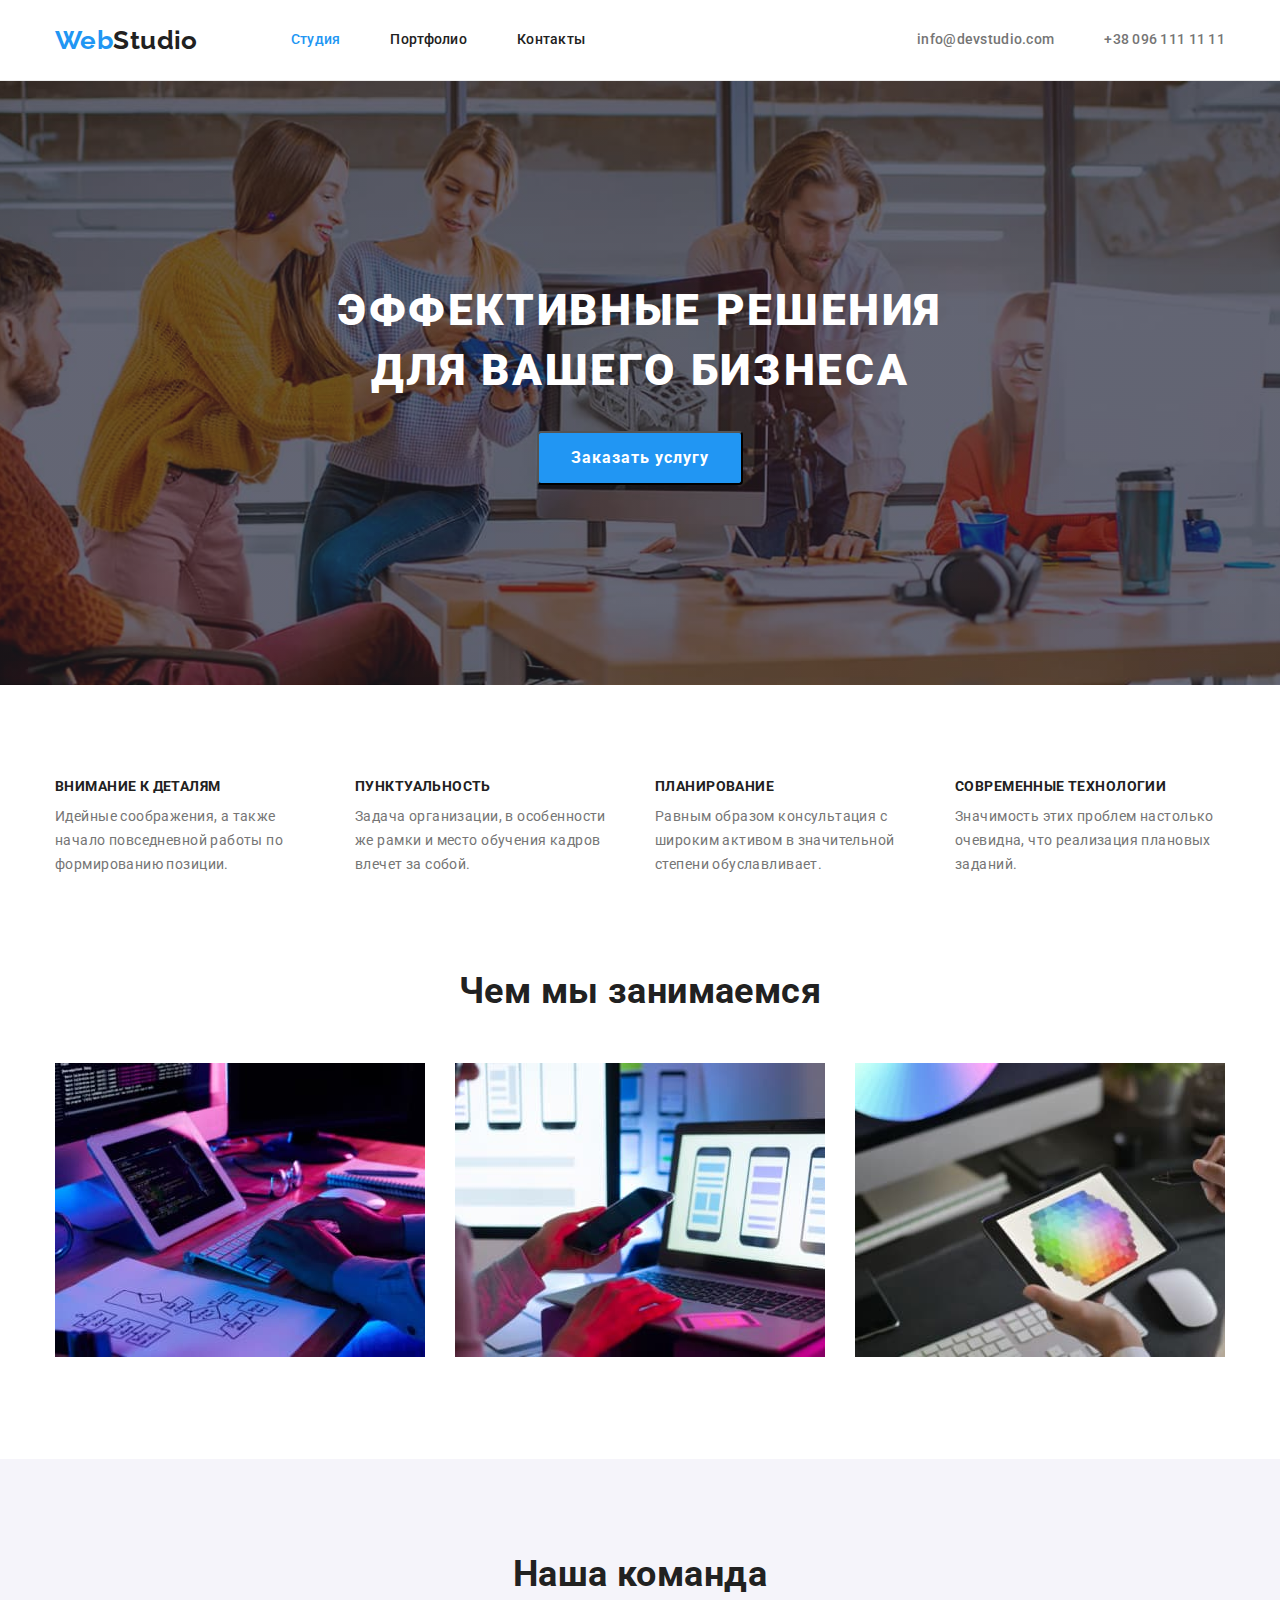
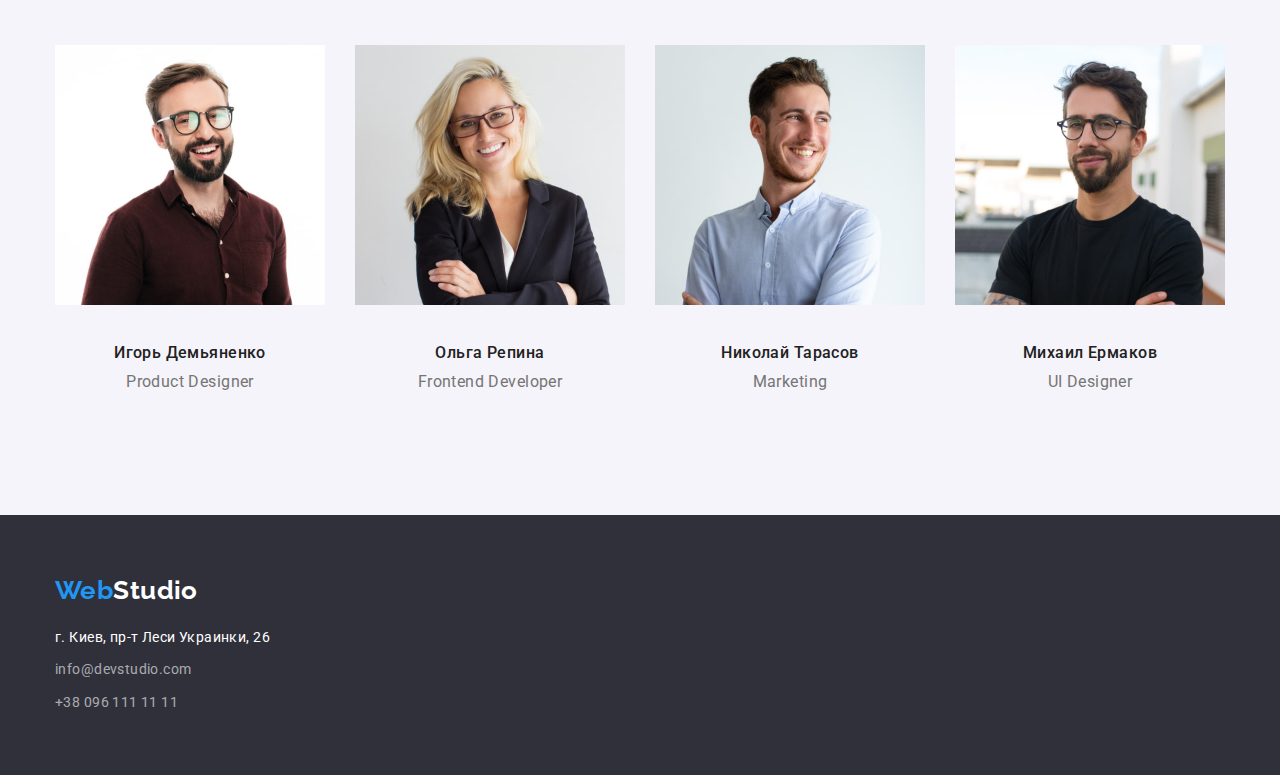
==== index.html @ aade8985 "commit 08-07" ====
<!DOCTYPE html>
<html lang="ru">
  <head>
    <meta charset="UTF-8" />
    <meta http-equiv="X-UA-Compatible" content="IE=edge" />
    <meta name="viewport" content="width=device-width, initial-scale=1.0" />
    <title>Document</title>
    <link
      href="https://fonts.googleapis.com/css2?family=Raleway:wght@700&family=Roboto:wght@400;500;700;900&display=swap"
      rel="stylesheet"
    />
    <link
      rel="stylesheet"
      href="https://cdnjs.cloudflare.com/ajax/libs/modern-normalize/0.6.0/modern-normalize.min.css"
    />
    <link rel="stylesheet" href="./css/style.css" />
  </head>
  <body>
    <!--Шапка сайта-->

    <header class="header">
      <div class="container menu">
        <nav class="main-nav">
          <a href="./index.html" class="logo"
            ><span class="logo-img">Web</span>Studio</a
          >
          <ul class="site-nav list">
            <li class="item"><a href="" class="link current">Студия</a></li>
            <li class="item">
              <a href="./portfolio.html" class="link">Портфолио</a>
            </li>
            <li class="item"><a href="" class="link">Контакты</a></li>
          </ul>
        </nav>

        <ul class="auth list">
          <li class="item">
            <a href="mailto:info@devstudio.com" class="link email-contact">
              info@devstudio.com</a
            >
          </li>
          <li class="item">
            <a href="tel:+380961111111" class="link">+38 096 111 11 11</a>
          </li>
        </ul>
      </div>
    </header>

    <main>
      <!--Герой-->
      <div class="hero-cont">
        <section class="section hero">
          <h1 class="hero-header">Эффективные решения для вашего бизнеса</h1>
          <button type="button" class="button">Заказать услугу</button>
        </section>
      </div>

      <!--Преимущества-->
      <section class="section second">
        <div class="container">
          <h2 class="title-adv">Преимущества</h2>
          <ul class="list adv-flex">
            <li class="item">
              <h3 class="head-name">Внимание к деталям</h3>
              <p>
                Идейные соображения, а также начало повседневной работы по
                формированию позиции.
              </p>
            </li>
            <li class="item">
              <h3 class="head-name">Пунктуальность</h3>
              <p>
                Задача организации, в особенности же рамки и место обучения
                кадров влечет за собой.
              </p>
            </li>
            <li class="item">
              <h3 class="head-name">Планирование</h3>
              <p>
                Равным образом консультация с широким активом в значительной
                степени обуславливает.
              </p>
            </li>
            <li class="item">
              <h3 class="head-name">Современные технологии</h3>
              <p>
                Значимость этих проблем настолько очевидна, что реализация
                плановых заданий.
              </p>
            </li>
          </ul>
        </div>
      </section>

      <section class="section third">
        <div class="container cont-work">
          <h2 class="title">Чем мы занимаемся</h2>
          <ul class="list work">
            <li class="item">
              <img src="./images/box_1.jpg" alt="keyboard" width="370" />
            </li>
            <li class="item">
              <img src="./images/box_2.jpg" alt="notebook" width="370" />
            </li>
            <li class="item">
              <img src="./images/box_3.jpg" alt="tablet" width="370" />
            </li>
          </ul>
        </div>
      </section>

      <section class="section fourth">
        <div class="container cont-command">
          <h2 class="title">Наша команда</h2>
          <ul class="list command">
            <li class="item">
              <img src="./images/team_1.jpg" alt="team photo 1" width="270" />
              <div class="command-cont">
                <h3 class="head-team">Игорь Демьяненко</h3>
                <p lang="en" class="description">Product Designer</p>
              </div>
            </li>
            <li class="item">
              <img src="./images/team_2.jpg" alt="team photo 2" width="270" />
              <div class="command-cont">
                <h3 class="head-team">Ольга Репина</h3>
                <p lang="en" class="description">Frontend Developer</p>
              </div>
            </li>
            <li class="item">
              <img src="./images/team_3.jpg" alt="team photo 3" width="270" />
              <div class="command-cont">
                <h3 class="head-team">Николай Тарасов</h3>
                <p lang="en" class="description">Marketing</p>
              </div>
            </li>
            <li class="item">
              <img src="./images/team_4.jpg" alt="team photo 4" width="270" />
              <div class="command-cont">
                <h3 class="head-team">Михаил Ермаков</h3>
                <p lang="en" class="description">UI Designer</p>
              </div>
            </li>
          </ul>
        </div>
      </section>
    </main>

    <!--Footer-->
    <footer class="footer">
      <div class="container">
        <a href="./index.html" class="logo-foot"
          ><span class="logo-img">Web</span
          ><span class="footer-main">Studio</span></a
        >
        <address>
          <ul class="list foot">
            <li class="item">
              <a
                href="https://goo.gl/maps/bs4FrtcBZJguivNF8"
                target="_blank"
                rel="noopener noreferrer"
                class="footer-primary"
                >г. Киев, пр-т Леси Украинки, 26</a
              >
            </li>
            <li class="item">
              <a href="mailto:info@devstudio.com" class="footer-second"
                >info@devstudio.com</a
              >
            </li>
            <li class="item">
              <a href="tel:+380961111111" class="footer-second"
                >+38 096 111 11 11</a
              >
            </li>
          </ul>
        </address>
      </div>
    </footer>
  </body>
</html>
---- css/style.css ----
/*цвет основного текста #757575*/
/*цвет меню+заголовки #212121*/
/*белый #FFFFFF  */
/*наведение на кнопки #2196F3 */
/*цвет фона #2F303A*/
/*цвет фона кнопок #F5F4FA*/

:root {
  --primary-text-color: #757575;
  --title-text-color: #212121;
  --accent-color: #2196f3;
  --primary-white-color: #ffffff;
  --background-hero: #2f303a;
  --background-button: #f5f4fa;
}

body {
  background-color: var(--primary-white-color);
  color: var(--primary-text-color);

  font-family: Roboto, sans-serif;
  letter-spacing: 0.03em;
  font-size: 14px;
  line-height: 1.71;
}

.container {
  width: 1200px;
  margin-left: auto;
  margin-right: auto;
  padding-right: 15px;
  padding-left: 15px;
}

.list {
  padding: 0px;
  margin: 0px;
  list-style: none;
}

h1,
h2,
h3,
h4,
h5,
h6,
p,
ul {
  margin-top: 0px;
  margin-bottom: 0px;
}

/*логотип*/
.logo {
  margin-right: 93px;

  color: var(--title-text-color);
  font-family: Raleway, sans-serif;

  font-weight: 700;
  font-size: 26px;
  line-height: 1.19;
  text-decoration: none;
}

.logo-foot {
  display: block;
  margin-bottom: 20px;

  color: var(--title-text-color);
  font-family: Raleway, sans-serif;

  font-weight: 700;
  font-size: 26px;
  line-height: 1.19;
  text-decoration: none;
}

.logo-img {
  color: var(--accent-color);
}

.header {
  border-bottom: 1px solid #ECECEC;
}

/*менюшка*/

.site-nav {
  display: flex;
}

.site-nav .item:not(:last-child) {
  margin-right: 50px;
}

.site-nav .link {
  display: block;
  padding: 32px 0px;

  color: var(--title-text-color);

  font-weight: 500;
  line-height: 1.14;
  letter-spacing: 0.02em;
}

.site-nav .link:hover,
.site-nav .link:focus {
  color: var(--accent-color);
}

.auth .item + .item {
  margin-left: 50px;
}

.auth .link {
  display: block;
  padding: 32px 0px;
  color: var(--primary-text-color);

  font-weight: 500;
  line-height: 1.14;
  letter-spacing: 0.02em;
}

.auth .link:hover,
.auth .link:focus {
  color: var(--accent-color);
}
.main-nav {
  display: flex;
  align-items: center;
}
.auth {
  display: flex;
  align-items: center;
  margin-left: auto;
}

.menu {
  display: flex;
  align-items: center;
}

.second {
  padding-top: 94px;
}

.hero {
  text-align: center;
  padding: 200px 0px;
}

.hero-cont {
  max-width: 1600px;
  min-height: 600px;
  margin-left: auto;
  margin-right: auto;
  background-repeat: no-repeat;
  background-position: center;
  background-size: cover;
  background-color: var(--background-hero);

  background-image: linear-gradient(to right, rgba(47, 48, 58, 0.4),rgba(47, 48, 58, 0.4))
  ,url(/images/hero-photo.jpg);

}

.section .hero-header {
  width: 696px;
  margin-left: auto;
  margin-right: auto;
  margin-top: 0px;
  margin-bottom: 30px;

  color: var(--primary-white-color);

  font-weight: 900;
  font-size: 44px;
  line-height: 1.36;
  letter-spacing: 0.06em;
  text-transform: uppercase;
}

.section .button {
  border-radius: 4px;
  min-width: 200px;
  padding: 10px 32px;

  color: var(--primary-white-color);
  background-color: var(--accent-color);

  cursor: pointer;

  font-family: inherit;
  font-weight: 700;
  font-size: 16px;
  line-height: 1.88;
  letter-spacing: 0.06em;
}

.section .title {
  margin-top: 0px;
  margin-bottom: 50px;

  color: var(--title-text-color);

  font-weight: 700;
  font-size: 36px;
  line-height: 1.17;
  text-align: center;
}

.section .head-name {
  margin-bottom: 10px;

  color: var(--title-text-color);

  font-size: 14px;
  font-weight: 700;
  line-height: 1.14;
  text-transform: uppercase;
}

.adv-flex {
  display: flex;
}

.adv-flex .item {
  width: 270px;
  align-items: center;
}

.adv-flex .item:not(:last-child) {
  margin-right: 30px;
}

.third {
  padding-top: 94px;
  padding-bottom: 94px;
}

.cont-work p {
  margin-top: 0px;
  margin-bottom: 124px;
}

.work {
  display: flex;
}

.work .item:not(:last-child) {
  margin-right: 30px;
}

.fourth {
  background-color: #F5F4FA;
  padding-top: 94px;
  padding-bottom: 94px;
  text-align: center;
}

.command {
  display: flex;
}

.command .item:not(:last-child) {
  margin-right: 30px;
}

.section .head-team {
  margin-bottom: 10px;

  color: var(--title-text-color);

  font-weight: 500;
  font-size: 16px;
  line-height: 1.19;
}

.command-cont {
  padding: 30px 0px;
}

.section .description {
  font-size: 16px;
  line-height: 1.19;
}

.footer {
  padding-top: 60px;
  padding-bottom: 60px;
  background-color: var(--background-hero);
}

.footer .footer-main {
  color: var(--primary-white-color);

  font-family: Raleway, sans-serif;
  font-weight: 700;
  font-size: 26px;
  line-height: 1.19;
  text-decoration: none;
}

.footer-primary {
  color: var(--primary-white-color);

  font-size: 14px;
  text-decoration: none;
  font-style: normal;
}

.footer .footer-second {
  color: rgba(255, 255, 255, 0.6);

  font-size: 14px;
  text-decoration: none;
  font-style: normal;
}

.footer-second {
  margin-bottom: 9px;
}

.foot-main {
  padding-top: 60px;
  padding-bottom: 60px;
}

.foot .item:not(:last-child) {
  margin-bottom: 9px;
}

.link,
.list {
  text-decoration: none;
}

.list-link {
  color: var(--primary-text-color);
}

.portfolio-button {
  padding: 6px 22px;
  min-width: 14px;
  border: none;

  color: var(--title-text-color);
  background-color: var(--background-button);

  cursor: pointer;
  font-family: inherit;
  font-weight: 500;
  font-size: 16px;
  line-height: 1.62;
}

.portfolio-button:hover,
.portfolio-button:focus {
  color: var(--primary-white-color);
  background-color: var(--accent-color);
}

.portfolio-menu {
  display: flex;
  text-align: center;
  justify-content: center;
  margin-bottom: 50px;
}

.portfolio-menu .item:not(:last-child) {
  margin-right: 8px;
}

.portfolio-head {
  margin-bottom: 4px;
  color: var(--title-text-color);

  font-weight: 700;
  font-size: 18px;
  line-height: 2;
  letter-spacing: 0.06em;
}

.portfolio-link {
  color: var(--primary-text-color);

  font-size: 16px;
  line-height: 1.88;
}

.title-adv,
.title-portfolio {
  display: none;
}

.site-nav .link.current {
  color: var(--accent-color);

  font-weight: 500;
  line-height: 1.14;
  letter-spacing: 0.02em;
}

.sec-port {
  padding: 94px 0px;
}

.main-portfolio {
  display: flex;
  flex-wrap: wrap;
  gap: 30px;
}

.main-portfolio .item {
  width: 370px;
  }

.fifth {
    border-bottom: 1px solid #eeeeee;
    border-right: 1px solid #eeeeee;
    border-left: 1px solid #eeeeee;
  padding: 20px 24px;
}

.image-portfolio {
  display: block;
}
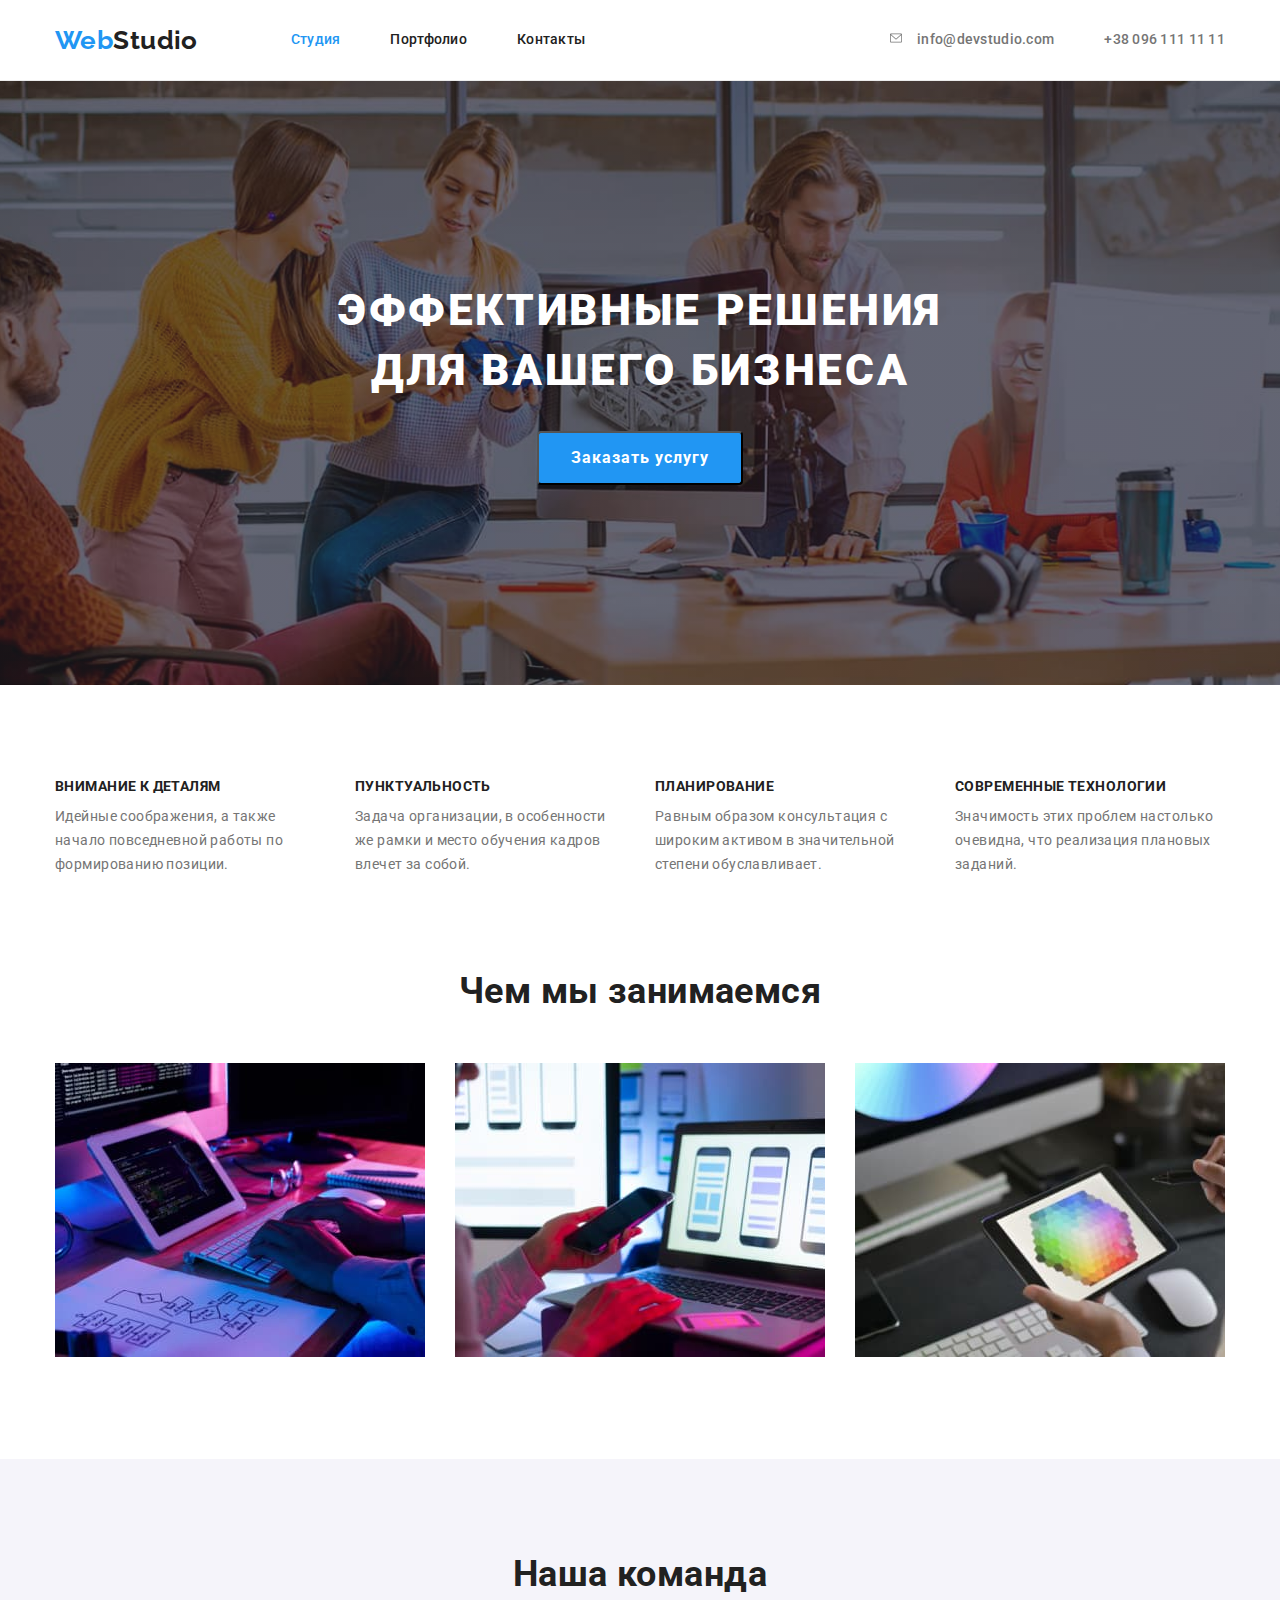
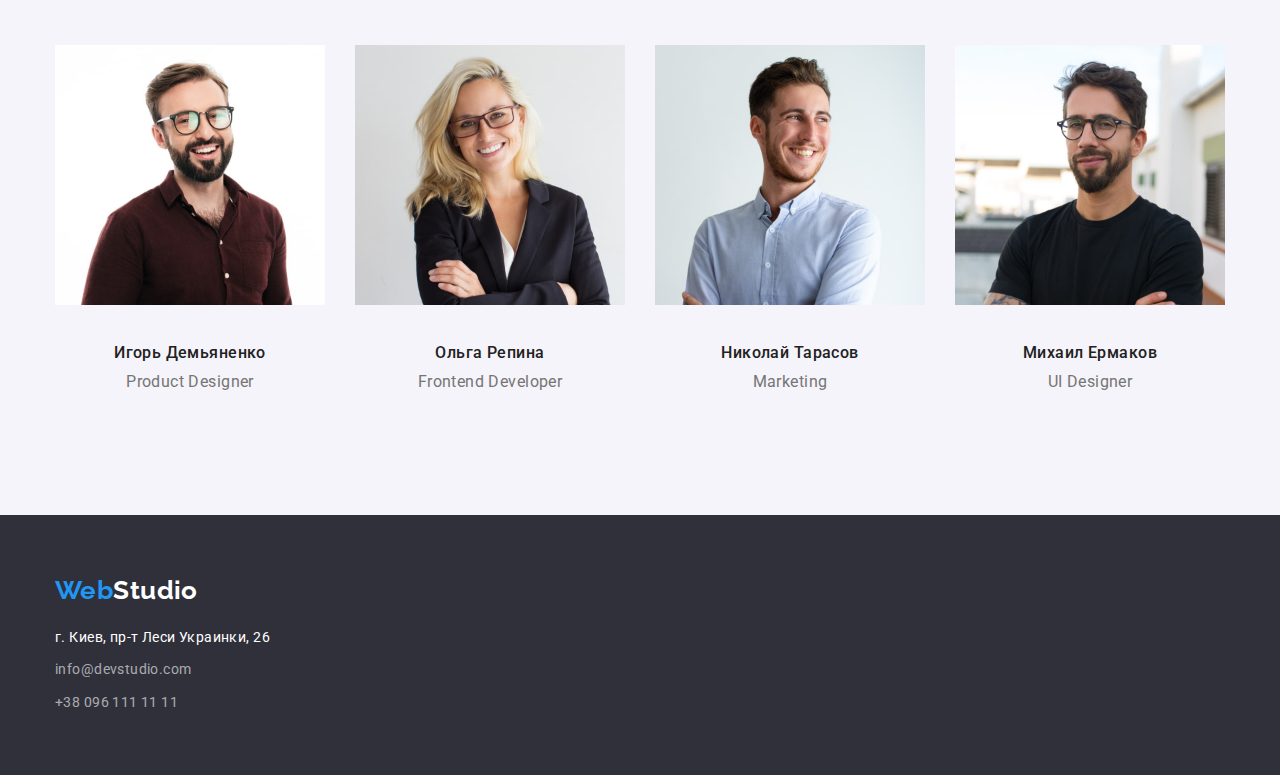
==== commit eca8afa5: "commit" ====
--- a/index.html
+++ b/index.html
@@ -35,7 +35,12 @@
 
         <ul class="auth list">
           <li class="item">
-            <a href="mailto:info@devstudio.com" class="link email-contact">
+            <a href="mailto:info@devstudio.com" class="link">
+              <svg class="email-icon" width="16" height="12">
+                <use href="./images/icon.svg#icon-email">
+
+                </use>
+              </svg>
               info@devstudio.com</a
             >
           </li>
--- a/css/style.css
+++ b/css/style.css
@@ -428,3 +428,10 @@
 .image-portfolio {
   display: block;
 }
+
+
+.email-icon {
+  fill: currentColor;
+  margin-right: 10px;
+}
+
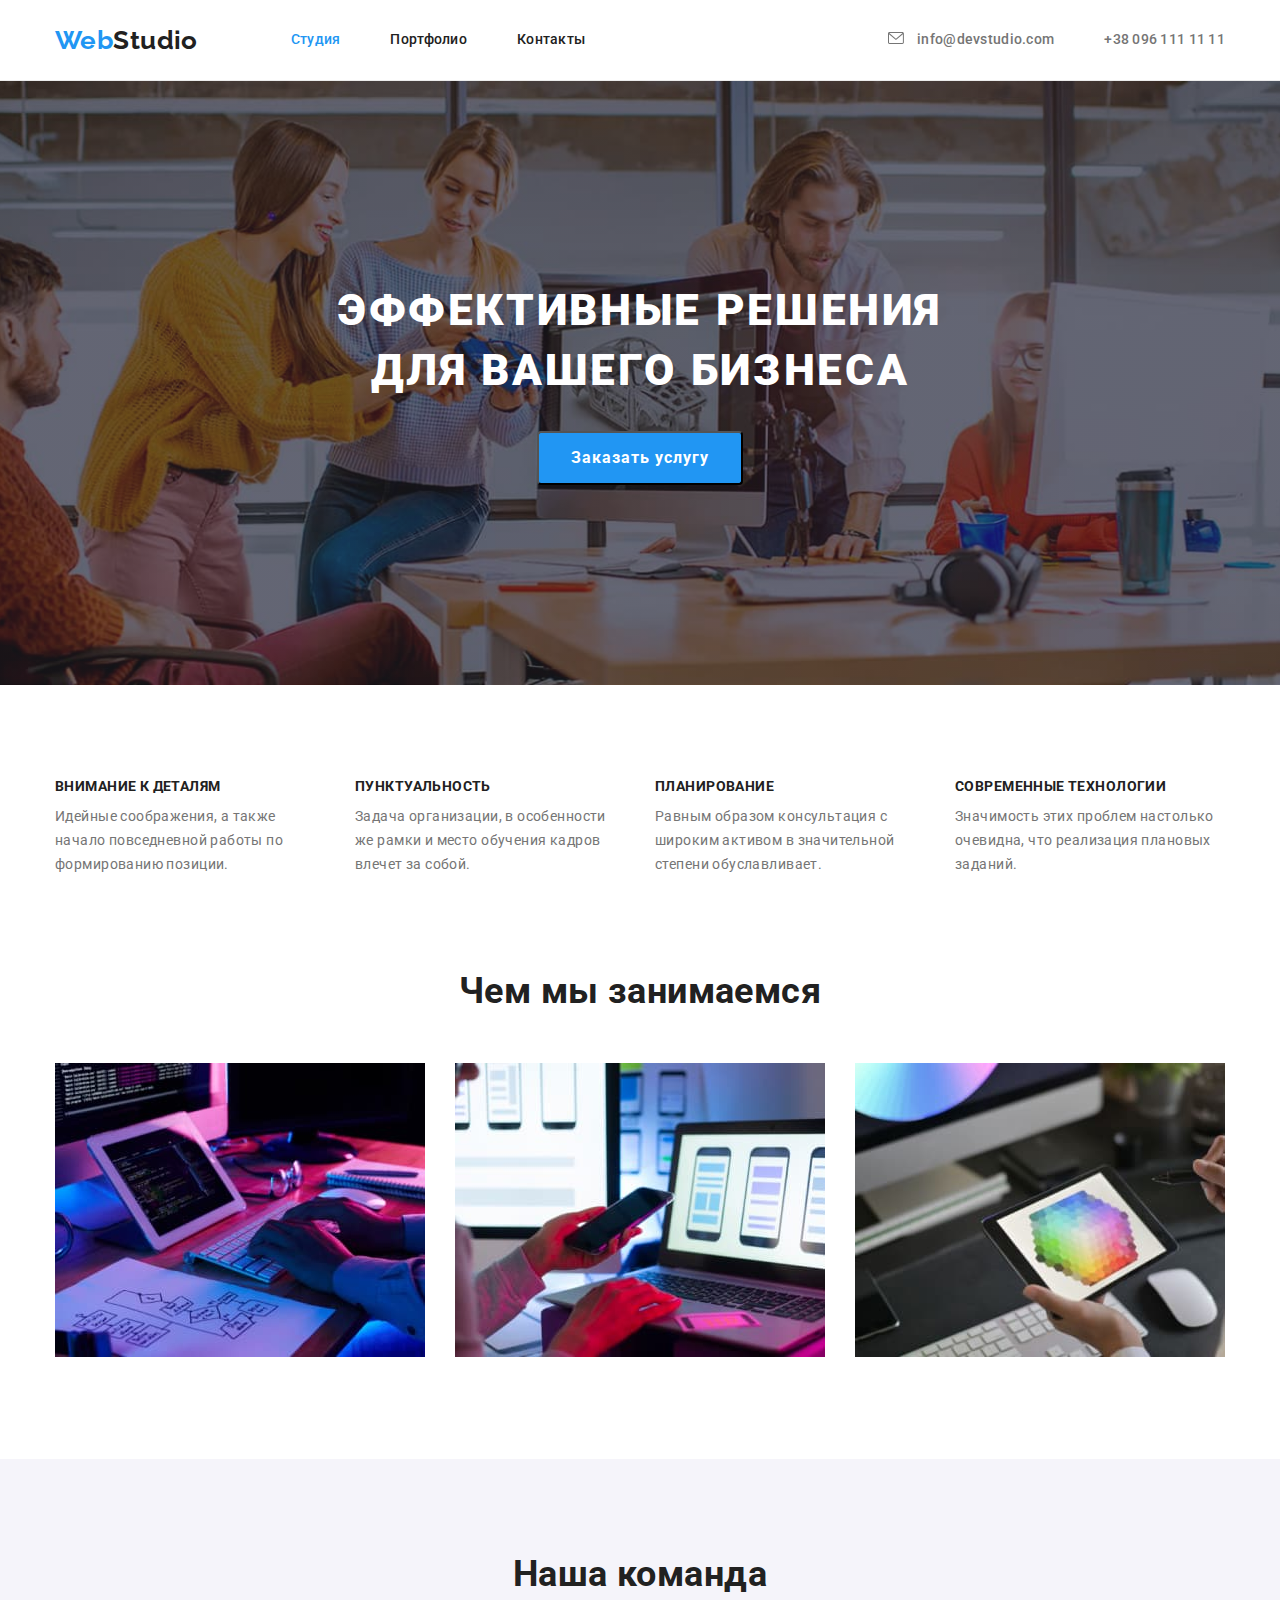
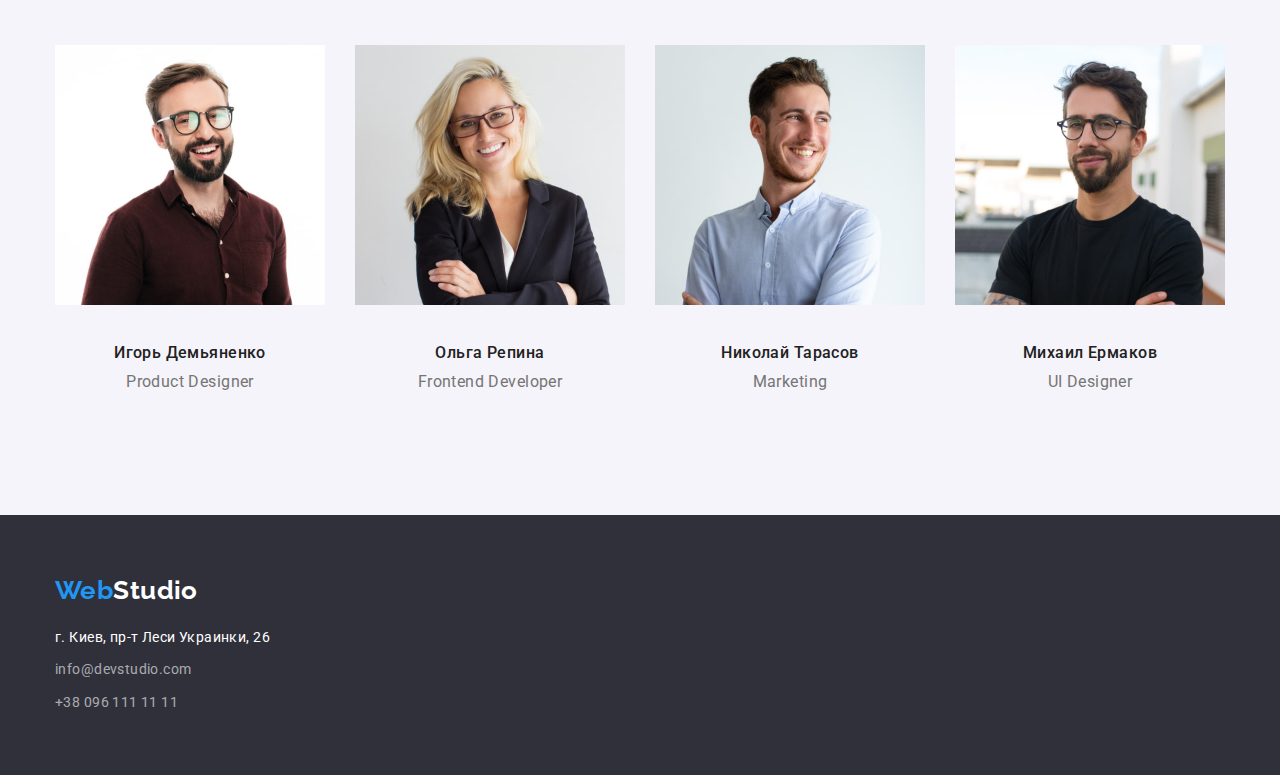
==== commit 87f58152: "commit" ====
--- a/index.html
+++ b/index.html
@@ -37,9 +37,7 @@
           <li class="item">
             <a href="mailto:info@devstudio.com" class="link">
               <svg class="email-icon" width="16" height="12">
-                <use href="./images/icon.svg#icon-email">
-
-                </use>
+                <use href="./images/icon2.svg#icon-email-second"></use>
               </svg>
               info@devstudio.com</a
             >
--- a/css/style.css
+++ b/css/style.css
@@ -433,5 +433,5 @@
 .email-icon {
   fill: currentColor;
   margin-right: 10px;
-}
-
+
+}
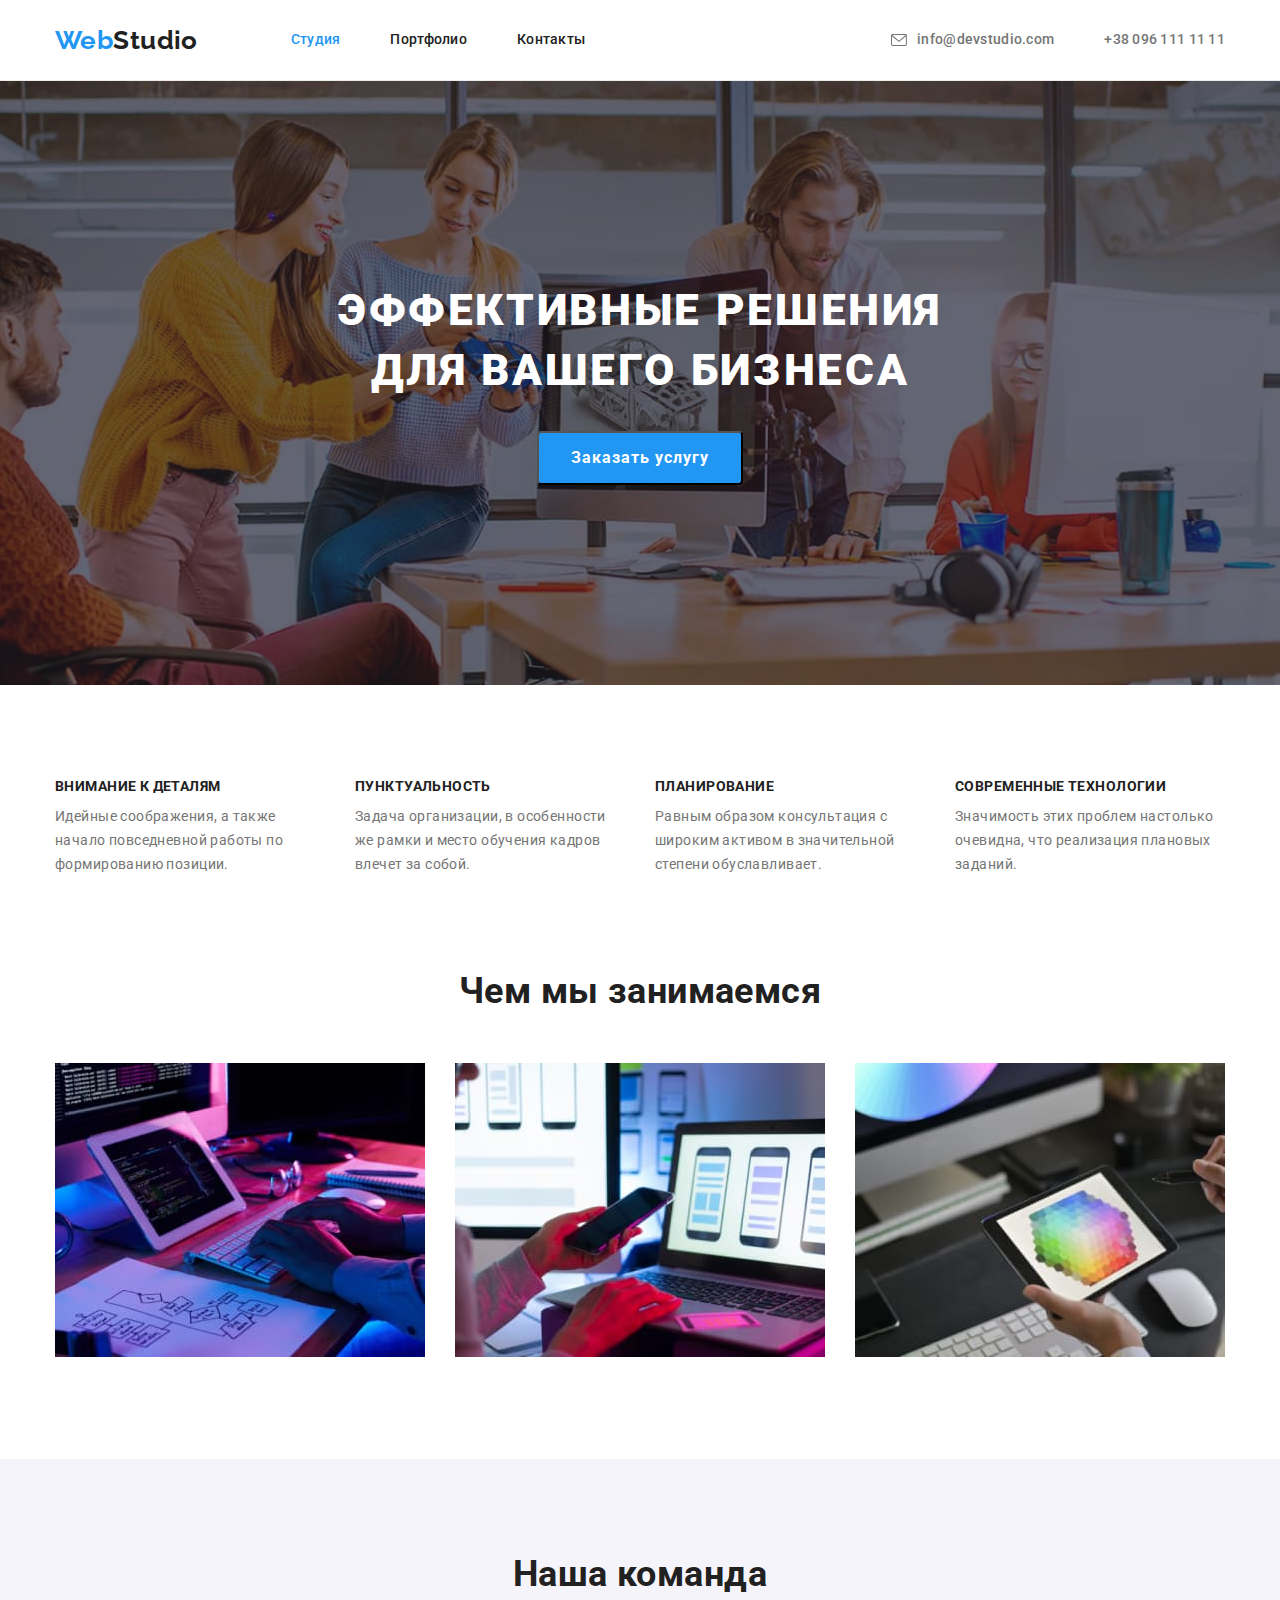
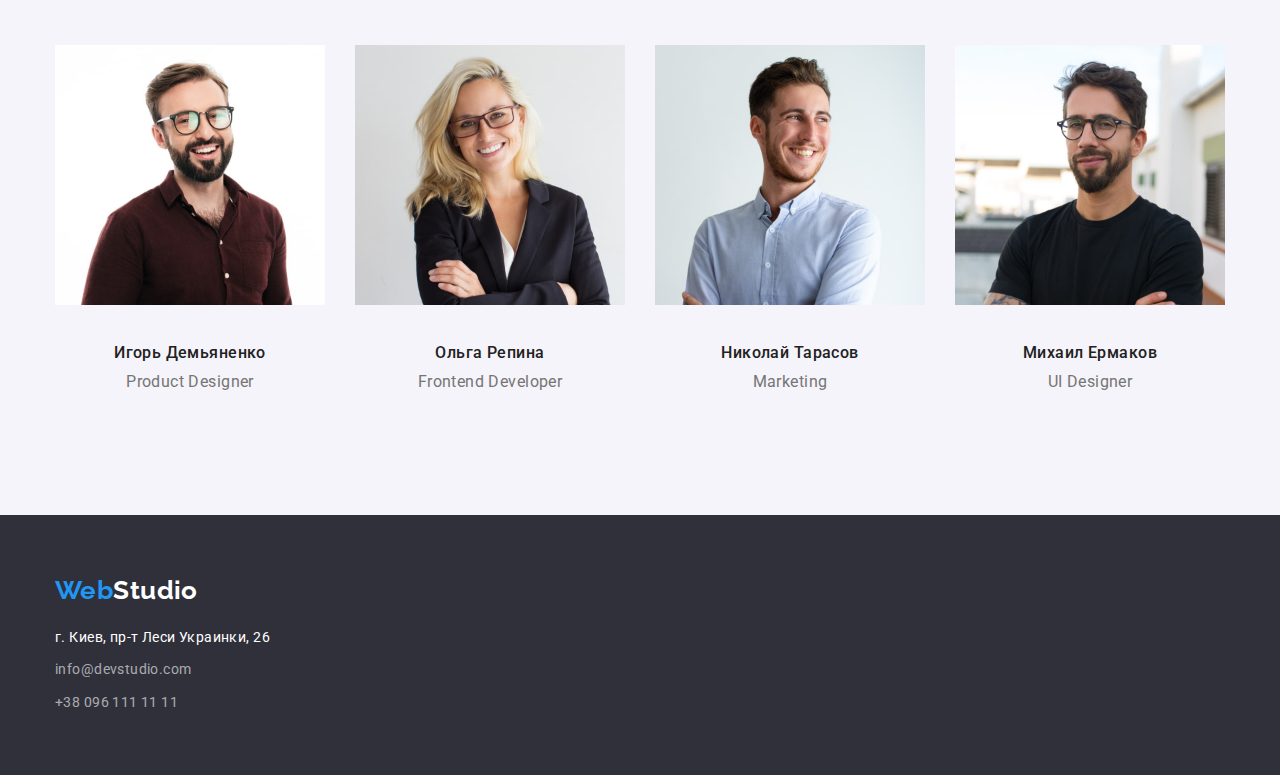
==== commit 94bb2bba: "commit" ====
--- a/index.html
+++ b/index.html
@@ -35,9 +35,9 @@
 
         <ul class="auth list">
           <li class="item">
-            <a href="mailto:info@devstudio.com" class="link">
+            <a href="mailto:info@devstudio.com" class="link contact-item">
               <svg class="email-icon" width="16" height="12">
-                <use href="./images/icon2.svg#icon-email-second"></use>
+                <use href="./images/icon.svg#icon-email-second"></use>
               </svg>
               info@devstudio.com</a
             >
--- a/css/style.css
+++ b/css/style.css
@@ -63,6 +63,10 @@
   text-decoration: none;
 }
 
+a {
+  text-decoration: none;
+}
+
 .logo-foot {
   display: block;
   margin-bottom: 20px;
@@ -115,7 +119,6 @@
 }
 
 .auth .link {
-  display: block;
   padding: 32px 0px;
   color: var(--primary-text-color);
 
@@ -435,3 +438,14 @@
   margin-right: 10px;
 
 }
+
+.contact-item {
+  display: flex;
+  align-items: center;
+  justify-content: center;
+}
+
+.contact-item:hover,
+.contact-item:focus {
+  color: var(--accent-color);
+}
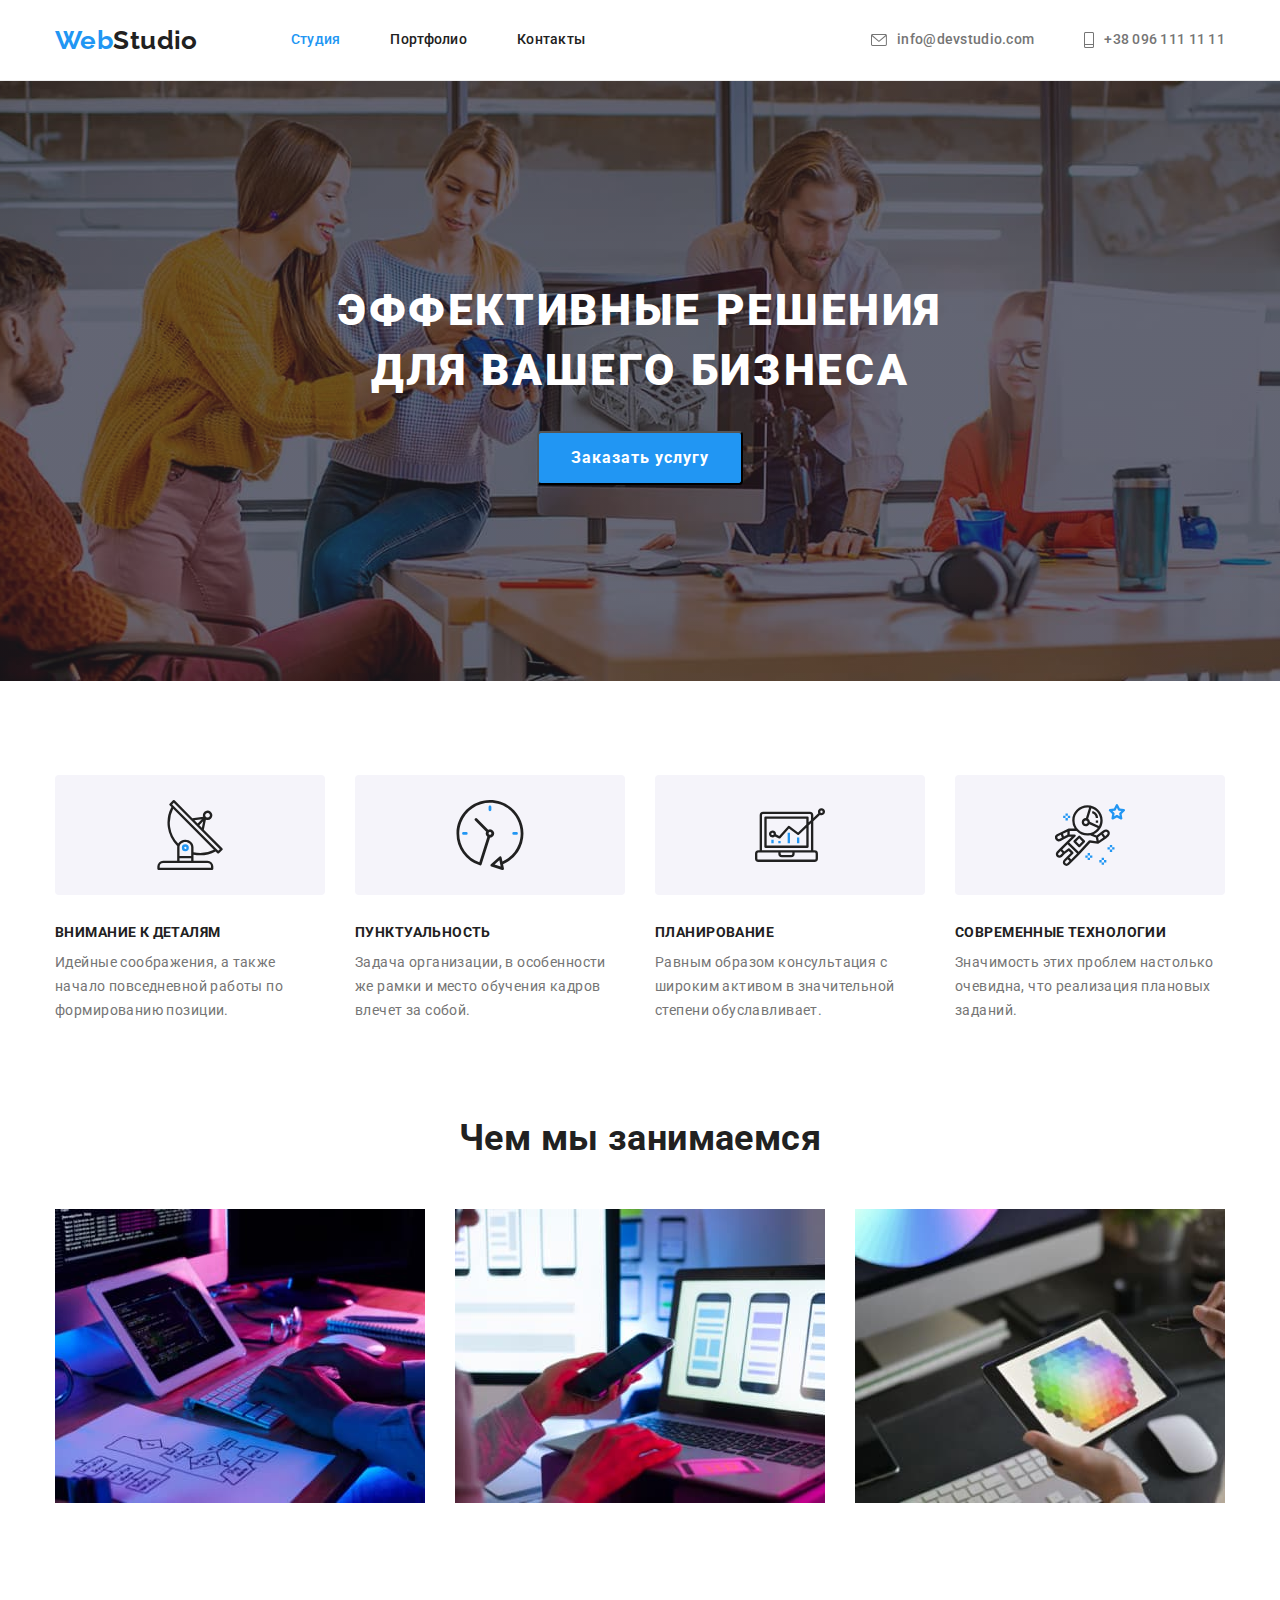
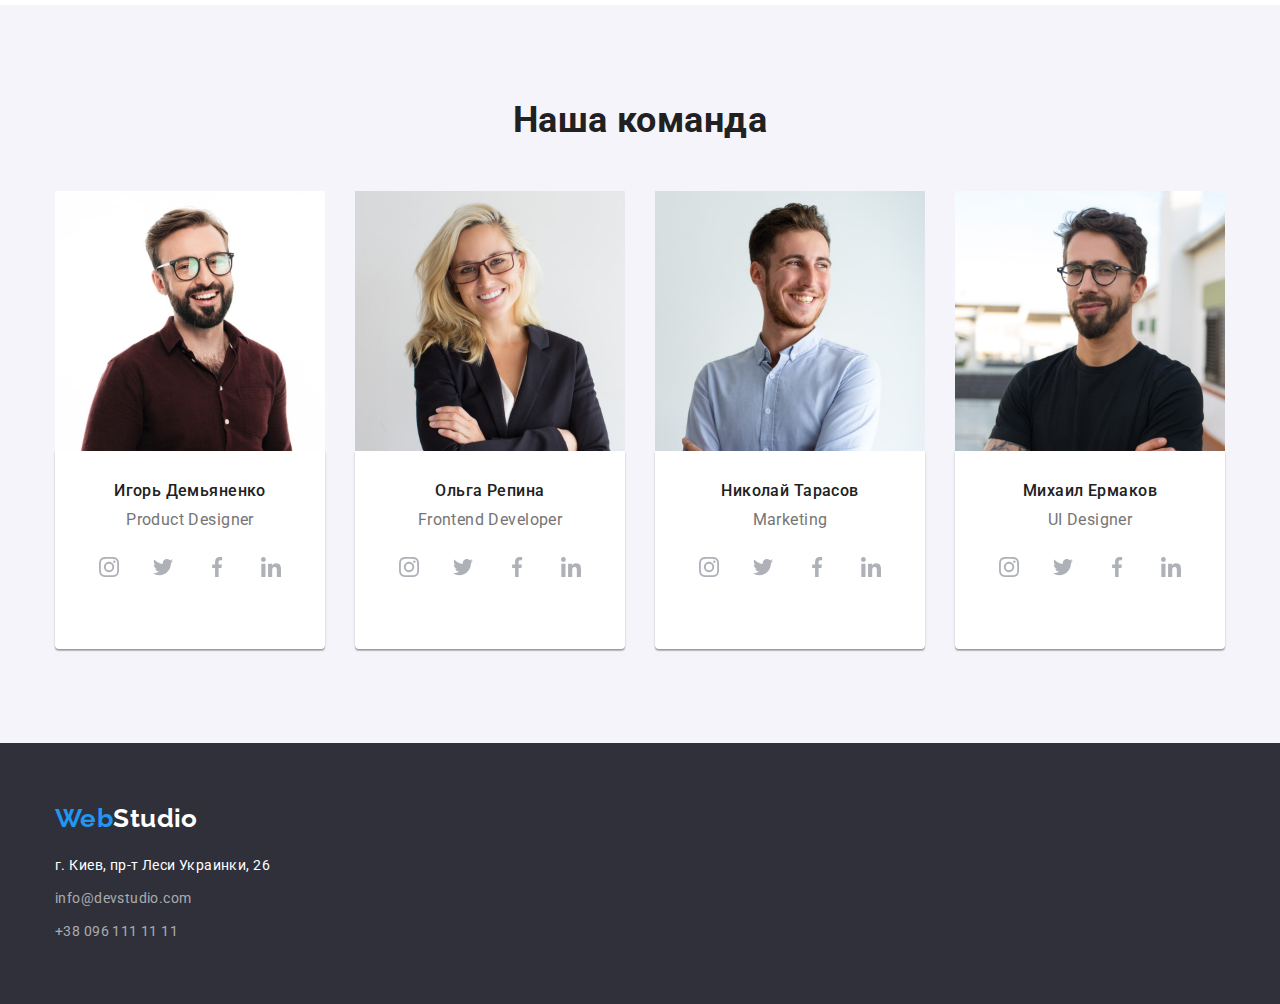
==== commit 30cf964d: "commit" ====
--- a/index.html
+++ b/index.html
@@ -35,7 +35,7 @@
 
         <ul class="auth list">
           <li class="item">
-            <a href="mailto:info@devstudio.com" class="link contact-item">
+            <a href="mailto:info@devstudio.com" class="link">
               <svg class="email-icon" width="16" height="12">
                 <use href="./images/icon.svg#icon-email-second"></use>
               </svg>
@@ -43,7 +43,12 @@
             >
           </li>
           <li class="item">
-            <a href="tel:+380961111111" class="link">+38 096 111 11 11</a>
+            <a href="tel:+380961111111" class="link">
+              <svg class="phone-icon" width="10" height="16">
+                <use href="./images/icon.svg#icon-phone-second"></use>
+              </svg>
+              +38 096 111 11 11</a
+            >
           </li>
         </ul>
       </div>
@@ -64,6 +69,11 @@
           <h2 class="title-adv">Преимущества</h2>
           <ul class="list adv-flex">
             <li class="item">
+              <div class="container-adv">
+                <svg class="icon-adv" width="70" height="70">
+                  <use href="./images/icon.svg#icon-antenna-1"></use>
+                </svg>
+              </div>
               <h3 class="head-name">Внимание к деталям</h3>
               <p>
                 Идейные соображения, а также начало повседневной работы по
@@ -71,6 +81,11 @@
               </p>
             </li>
             <li class="item">
+              <div class="container-adv">
+                <svg class="icon-adv" width="70" height="70">
+                  <use href="./images/icon.svg#icon-clock-1"></use>
+                </svg>
+              </div>
               <h3 class="head-name">Пунктуальность</h3>
               <p>
                 Задача организации, в особенности же рамки и место обучения
@@ -78,6 +93,11 @@
               </p>
             </li>
             <li class="item">
+              <div class="container-adv">
+                <svg class="icon-adv" width="70" height="70">
+                  <use href="./images/icon.svg#icon-diagram-1"></use>
+                </svg>
+              </div>
               <h3 class="head-name">Планирование</h3>
               <p>
                 Равным образом консультация с широким активом в значительной
@@ -85,6 +105,11 @@
               </p>
             </li>
             <li class="item">
+              <div class="container-adv">
+                <svg class="icon-adv" width="70" height="70">
+                  <use href="./images/icon.svg#icon-astronaut-1"></use>
+                </svg>
+              </div>
               <h3 class="head-name">Современные технологии</h3>
               <p>
                 Значимость этих проблем настолько очевидна, что реализация
@@ -117,31 +142,151 @@
           <h2 class="title">Наша команда</h2>
           <ul class="list command">
             <li class="item">
-              <img src="./images/team_1.jpg" alt="team photo 1" width="270" />
+              <img src="./images/team_1.jpg" alt="team photo 1" width="270" class="img-team" />
               <div class="command-cont">
                 <h3 class="head-team">Игорь Демьяненко</h3>
                 <p lang="en" class="description">Product Designer</p>
-              </div>
-            </li>
-            <li class="item">
-              <img src="./images/team_2.jpg" alt="team photo 2" width="270" />
+                <ul class="team-icon list">
+                  <li class="soc-list">
+                    <a href="" class="link soc-link">
+                      <svg class="icon-social" width="20" height="20">
+                        <use href="./images/icon.svg#icon-instagram"></use>
+                      </svg>
+                    </a>
+                  </li>
+                  <li class="soc-list">
+                    <a href="" class="link soc-link">
+                      <svg class="icon-social" width="20" height="20">
+                        <use href="./images/icon.svg#icon-twitter"></use>
+                      </svg>
+                    </a>
+                  </li>
+                  <li class="soc-list">
+                    <a href="" class="link soc-link">
+                      <svg class="icon-social" width="20" height="20">
+                        <use href="./images/icon.svg#icon-facebook"></use>
+                      </svg>
+                    </a>
+                  </li>
+                  <li class="soc-list">
+                    <a href="" class="link soc-link">
+                      <svg class="icon-social" width="20" height="20">
+                        <use href="./images/icon.svg#icon-linkedin"></use>
+                      </svg>
+                    </a>
+                  </li>
+                </ul>
+              </div>
+            </li>
+            <li class="item">
+              <img src="./images/team_2.jpg" alt="team photo 2" width="270" class="img-team" />
               <div class="command-cont">
                 <h3 class="head-team">Ольга Репина</h3>
                 <p lang="en" class="description">Frontend Developer</p>
-              </div>
-            </li>
-            <li class="item">
-              <img src="./images/team_3.jpg" alt="team photo 3" width="270" />
+                <ul class="team-icon list">
+                  <li class="soc-list">
+                    <a href="" class="link soc-link">
+                      <svg class="icon-social" width="20" height="20">
+                        <use href="./images/icon.svg#icon-instagram"></use>
+                      </svg>
+                    </a>
+                  </li>
+                  <li class="soc-list">
+                    <a href="" class="link soc-link">
+                      <svg class="icon-social" width="20" height="20">
+                        <use href="./images/icon.svg#icon-twitter"></use>
+                      </svg>
+                    </a>
+                  </li>
+                  <li class="soc-list">
+                    <a href="" class="link soc-link">
+                      <svg class="icon-social" width="20" height="20">
+                        <use href="./images/icon.svg#icon-facebook"></use>
+                      </svg>
+                    </a>
+                  </li>
+                  <li class="soc-list">
+                    <a href="" class="link soc-link">
+                      <svg class="icon-social" width="20" height="20">
+                        <use href="./images/icon.svg#icon-linkedin"></use>
+                      </svg>
+                    </a>
+                  </li>
+                </ul>
+              </div>
+            </li>
+            <li class="item">
+              <img src="./images/team_3.jpg" alt="team photo 3" width="270" class="img-team" />
               <div class="command-cont">
                 <h3 class="head-team">Николай Тарасов</h3>
                 <p lang="en" class="description">Marketing</p>
-              </div>
-            </li>
-            <li class="item">
-              <img src="./images/team_4.jpg" alt="team photo 4" width="270" />
+                <ul class="team-icon list">
+                  <li class="soc-list">
+                    <a href="" class="link soc-link">
+                      <svg class="icon-social" width="20" height="20">
+                        <use href="./images/icon.svg#icon-instagram"></use>
+                      </svg>
+                    </a>
+                  </li>
+                  <li class="soc-list">
+                    <a href="" class="link soc-link">
+                      <svg class="icon-social" width="20" height="20">
+                        <use href="./images/icon.svg#icon-twitter"></use>
+                      </svg>
+                    </a>
+                  </li>
+                  <li class="soc-list">
+                    <a href="" class="link soc-link">
+                      <svg class="icon-social" width="20" height="20">
+                        <use href="./images/icon.svg#icon-facebook"></use>
+                      </svg>
+                    </a>
+                  </li>
+                  <li class="soc-list">
+                    <a href="" class="link soc-link">
+                      <svg class="icon-social" width="20" height="20">
+                        <use href="./images/icon.svg#icon-linkedin"></use>
+                      </svg>
+                    </a>
+                  </li>
+                </ul>
+              </div>
+            </li>
+            <li class="item">
+              <img src="./images/team_4.jpg" alt="team photo 4" width="270" class="img-team" />
               <div class="command-cont">
                 <h3 class="head-team">Михаил Ермаков</h3>
                 <p lang="en" class="description">UI Designer</p>
+                <ul class="team-icon list">
+                  <li class="soc-list">
+                    <a href="" class="link soc-link">
+                      <svg class="icon-social" width="20" height="20">
+                        <use href="./images/icon.svg#icon-instagram"></use>
+                      </svg>
+                    </a>
+                  </li>
+                  <li class="soc-list">
+                    <a href="" class="link soc-link">
+                      <svg class="icon-social" width="20" height="20">
+                        <use href="./images/icon.svg#icon-twitter"></use>
+                      </svg>
+                    </a>
+                  </li>
+                  <li class="soc-list">
+                    <a href="" class="link soc-link">
+                      <svg class="icon-social" width="20" height="20">
+                        <use href="./images/icon.svg#icon-facebook"></use>
+                      </svg>
+                    </a>
+                  </li>
+                  <li class="soc-list">
+                    <a href="" class="link soc-link">
+                      <svg class="icon-social" width="20" height="20">
+                        <use href="./images/icon.svg#icon-linkedin"></use>
+                      </svg>
+                    </a>
+                  </li>
+                </ul>
               </div>
             </li>
           </ul>
--- a/css/style.css
+++ b/css/style.css
@@ -122,6 +122,10 @@
   padding: 32px 0px;
   color: var(--primary-text-color);
 
+  display: flex;
+  align-items: center;
+  justify-content: center;
+
   font-weight: 500;
   line-height: 1.14;
   letter-spacing: 0.02em;
@@ -131,6 +135,13 @@
 .auth .link:focus {
   color: var(--accent-color);
 }
+
+.email-icon,
+.phone-icon {
+  fill: currentColor;
+  margin-right: 10px;
+}
+
 .main-nav {
   display: flex;
   align-items: center;
@@ -157,7 +168,7 @@
 
 .hero-cont {
   max-width: 1600px;
-  min-height: 600px;
+  max-height: 600px;
   margin-left: auto;
   margin-right: auto;
   background-repeat: no-repeat;
@@ -239,6 +250,18 @@
   margin-right: 30px;
 }
 
+.container-adv {
+  display: flex;
+  background-color: var(--background-button);
+  width: 270px;
+  height: 120px;
+  align-items: center;
+  justify-content: center;  
+  margin-bottom: 30px;
+  border-radius: 4px;
+}
+
+
 .third {
   padding-top: 94px;
   padding-bottom: 94px;
@@ -272,6 +295,7 @@
   margin-right: 30px;
 }
 
+
 .section .head-team {
   margin-bottom: 10px;
 
@@ -284,6 +308,58 @@
 
 .command-cont {
   padding: 30px 0px;
+  box-shadow: 0px 1px 3px rgba(0, 0, 0, 0.12), 0px 1px 1px rgba(0, 0, 0, 0.14), 0px 2px 1px rgba(0, 0, 0, 0.2);
+  border-radius: 0px 0px 4px 4px;
+  background-color: #fff;
+
+}
+
+.team-icon {
+  display: flex;
+  justify-content: center;
+  align-items: center;
+  margin-top: 16px;
+ 
+}
+
+.soc-link {
+
+  fill: #AFB1B8;
+  width: 44px;
+  height: 44px;
+  display: flex;
+  justify-content: center;
+  align-items: center;
+  border-radius: 50%;
+  
+}
+
+.icon-social {
+  display: flex;
+  justify-content: center;
+  align-items: center;  
+}
+
+.team-icon {
+  display: flex;
+  padding-bottom: 30px;
+}
+
+.soc-list:not(:last-child) {
+  margin-right: 10px;
+}
+
+.soc-link:hover,
+.soc-link:focus
+{
+    background-color: var(--accent-color);
+    fill: #fff;
+ }
+
+
+
+.soc-link:not(:last-child) {
+  margin-right: 10px;
 }
 
 .section .description {
@@ -432,20 +508,6 @@
   display: block;
 }
 
-
-.email-icon {
-  fill: currentColor;
-  margin-right: 10px;
-
-}
-
-.contact-item {
-  display: flex;
-  align-items: center;
-  justify-content: center;
-}
-
-.contact-item:hover,
-.contact-item:focus {
-  color: var(--accent-color);
-}
+.img-team {
+  display: block;
+}
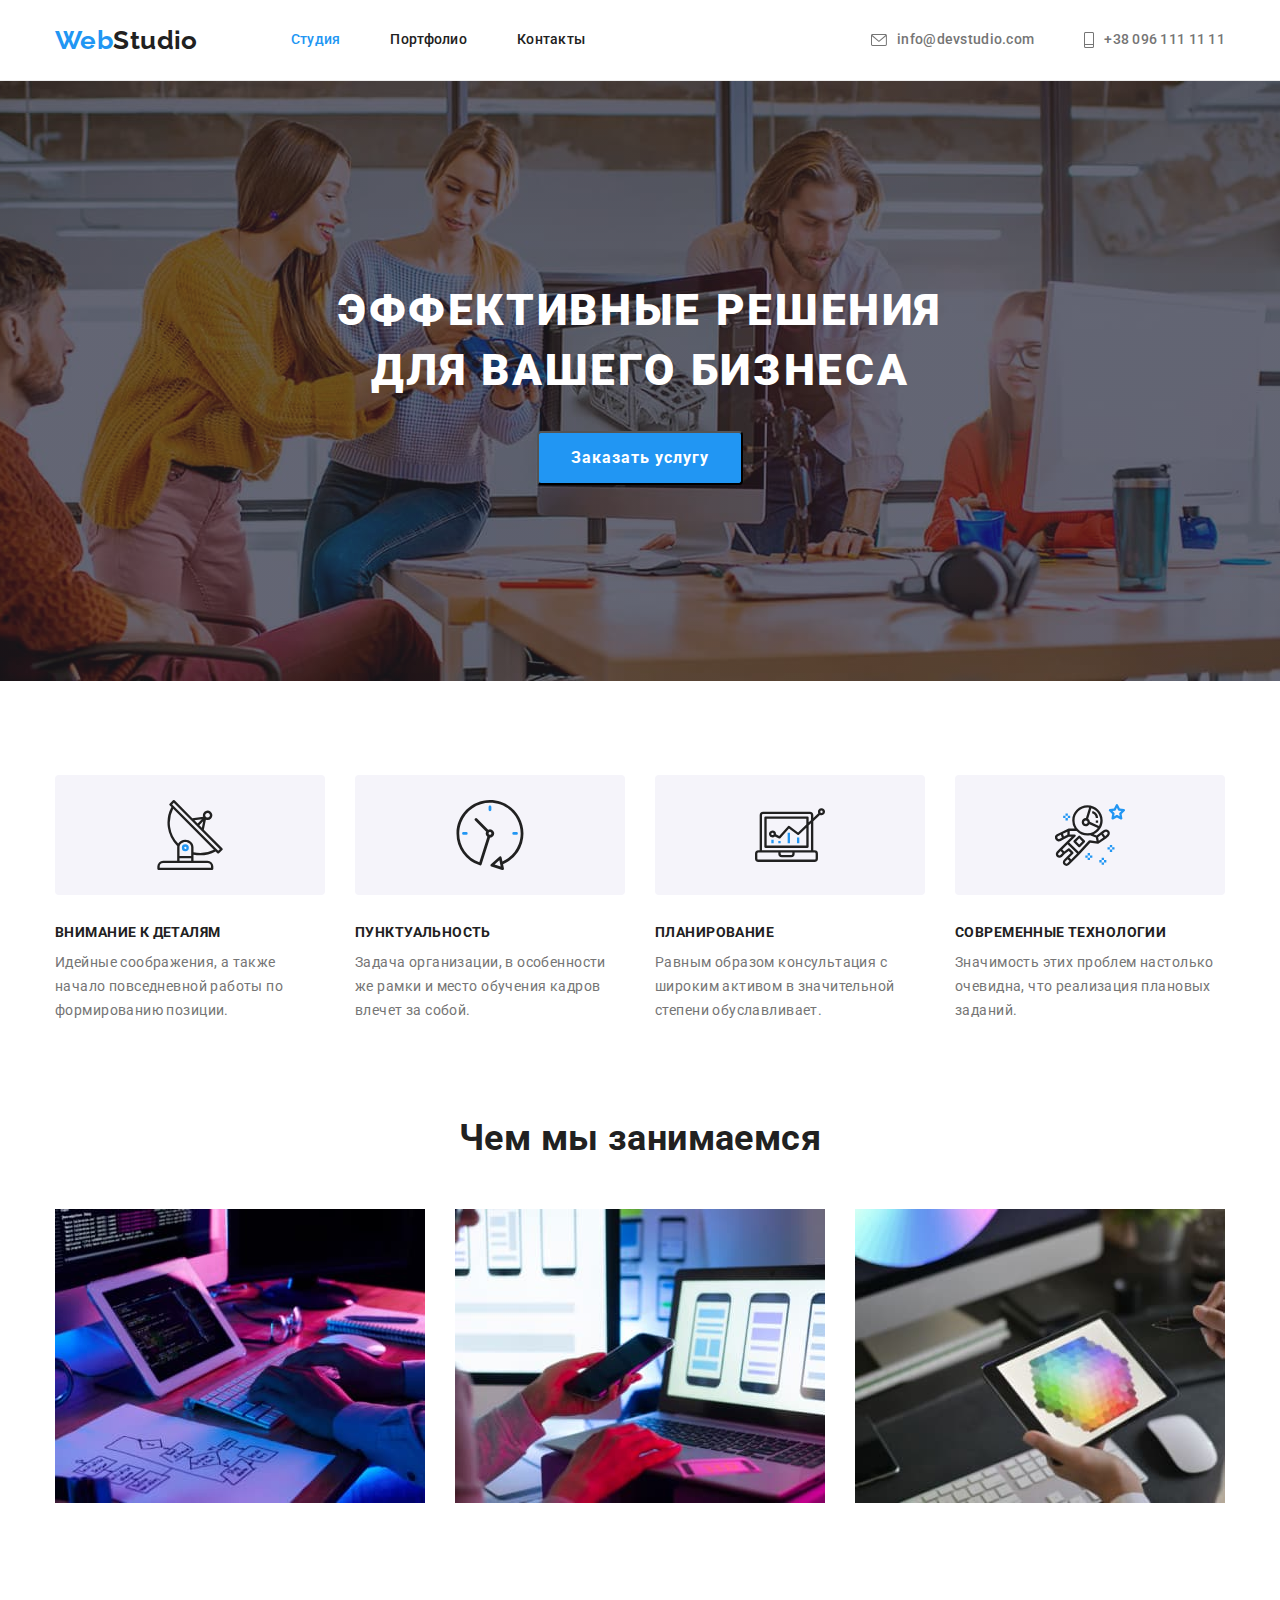
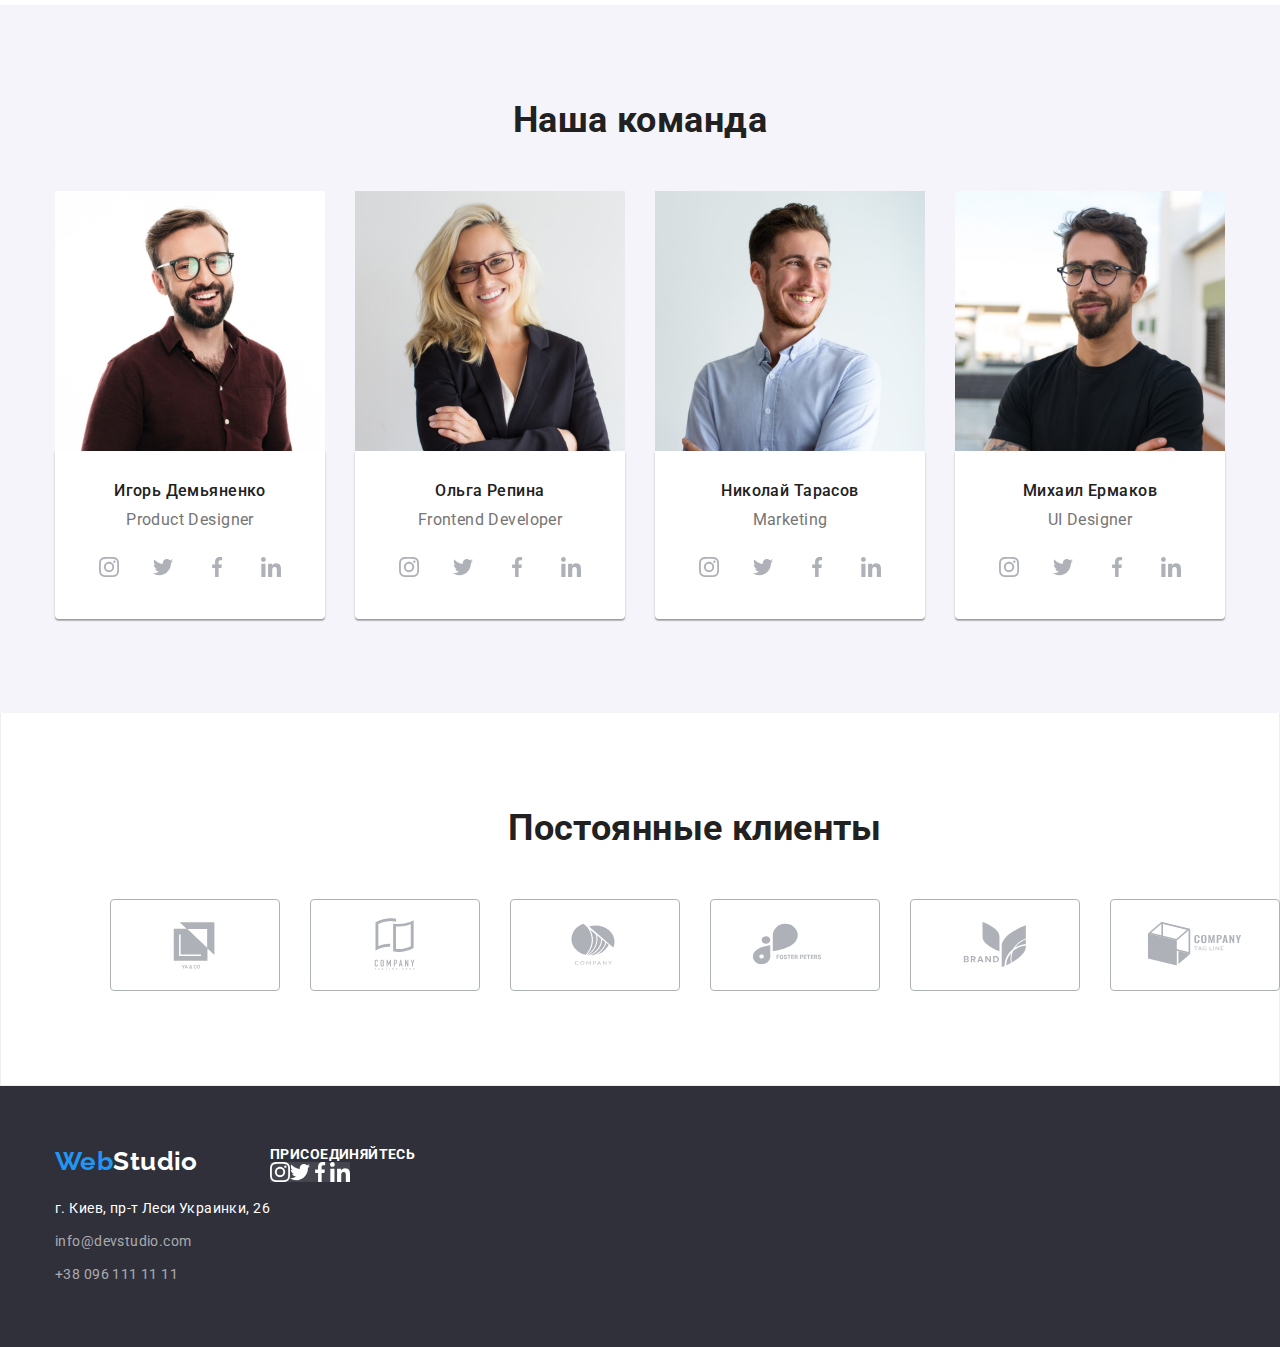
==== commit 4a511b4d: "commit" ====
--- a/index.html
+++ b/index.html
@@ -142,7 +142,12 @@
           <h2 class="title">Наша команда</h2>
           <ul class="list command">
             <li class="item">
-              <img src="./images/team_1.jpg" alt="team photo 1" width="270" class="img-team" />
+              <img
+                src="./images/team_1.jpg"
+                alt="team photo 1"
+                width="270"
+                class="img-team"
+              />
               <div class="command-cont">
                 <h3 class="head-team">Игорь Демьяненко</h3>
                 <p lang="en" class="description">Product Designer</p>
@@ -179,7 +184,12 @@
               </div>
             </li>
             <li class="item">
-              <img src="./images/team_2.jpg" alt="team photo 2" width="270" class="img-team" />
+              <img
+                src="./images/team_2.jpg"
+                alt="team photo 2"
+                width="270"
+                class="img-team"
+              />
               <div class="command-cont">
                 <h3 class="head-team">Ольга Репина</h3>
                 <p lang="en" class="description">Frontend Developer</p>
@@ -216,7 +226,12 @@
               </div>
             </li>
             <li class="item">
-              <img src="./images/team_3.jpg" alt="team photo 3" width="270" class="img-team" />
+              <img
+                src="./images/team_3.jpg"
+                alt="team photo 3"
+                width="270"
+                class="img-team"
+              />
               <div class="command-cont">
                 <h3 class="head-team">Николай Тарасов</h3>
                 <p lang="en" class="description">Marketing</p>
@@ -253,7 +268,12 @@
               </div>
             </li>
             <li class="item">
-              <img src="./images/team_4.jpg" alt="team photo 4" width="270" class="img-team" />
+              <img
+                src="./images/team_4.jpg"
+                alt="team photo 4"
+                width="270"
+                class="img-team"
+              />
               <div class="command-cont">
                 <h3 class="head-team">Михаил Ермаков</h3>
                 <p lang="en" class="description">UI Designer</p>
@@ -292,38 +312,123 @@
           </ul>
         </div>
       </section>
+
+      <section class="section fifth">
+        <div class="container">
+          <h2 class="title">Постоянные клиенты</h2>
+          <ul class="list clients-list">
+            <li class="item">
+              <a href="" class="link clients-link">
+                <svg width="106" height="60" class="clients-icon">
+                  <use href="./images/icon.svg#icon-client1"></use>
+                </svg>
+              </a>
+            </li>
+            <li class="item">
+              <a href="" class="link clients-link">
+                <svg width="106" height="60" class="clients-icon">
+                  <use href="./images/icon.svg#icon-client2"></use>
+                </svg>
+              </a>
+            </li>
+            <li class="item">
+              <a href="" class="link clients-link">
+                <svg width="106" height="60" class="clients-icon">
+                  <use href="./images/icon.svg#icon-client3"></use>
+                </svg>
+              </a>
+            </li>
+            <li class="item">
+              <a href="" class="link clients-link">
+                <svg width="106" height="60" class="clients-icon">
+                  <use href="./images/icon.svg#icon-client4"></use>
+                </svg>
+              </a>
+            </li>
+            <li class="item">
+              <a href="" class="link clients-link">
+                <svg width="106" height="60" class="clients-icon">
+                  <use href="./images/icon.svg#icon-client5"></use>
+                </svg>
+              </a>
+            </li>
+            <li class="item">
+              <a href="" class="link clients-link">
+                <svg width="106" height="60" class="clients-icon">
+                  <use href="./images/icon.svg#icon-client6"></use>
+                </svg>
+              </a>
+            </li>
+          </ul>
+        </div>
+      </section>
     </main>
 
     <!--Footer-->
     <footer class="footer">
-      <div class="container">
-        <a href="./index.html" class="logo-foot"
-          ><span class="logo-img">Web</span
-          ><span class="footer-main">Studio</span></a
-        >
-        <address>
-          <ul class="list foot">
-            <li class="item">
-              <a
-                href="https://goo.gl/maps/bs4FrtcBZJguivNF8"
-                target="_blank"
-                rel="noopener noreferrer"
-                class="footer-primary"
-                >г. Киев, пр-т Леси Украинки, 26</a
-              >
-            </li>
-            <li class="item">
-              <a href="mailto:info@devstudio.com" class="footer-second"
-                >info@devstudio.com</a
-              >
-            </li>
-            <li class="item">
-              <a href="tel:+380961111111" class="footer-second"
-                >+38 096 111 11 11</a
-              >
-            </li>
-          </ul>
-        </address>
+      <div class="container footer-cont">
+        <div class="footer-1">
+          <a href="./index.html" class="logo-foot"
+            ><span class="logo-img">Web</span
+            ><span class="footer-main">Studio</span></a
+          >
+          <address>
+            <ul class="list foot">
+              <li class="item">
+                <a
+                  href="https://goo.gl/maps/bs4FrtcBZJguivNF8"
+                  target="_blank"
+                  rel="noopener noreferrer"
+                  class="footer-primary"
+                  >г. Киев, пр-т Леси Украинки, 26</a
+                >
+              </li>
+              <li class="item">
+                <a href="mailto:info@devstudio.com" class="footer-second"
+                  >info@devstudio.com</a
+                >
+              </li>
+              <li class="item">
+                <a href="tel:+380961111111" class="footer-second"
+                  >+38 096 111 11 11</a
+                >
+              </li>
+            </ul>
+          </address>
+        </div>
+        <div class="foooter-2">
+          <h3 class="footer-name">Присоединяйтесь</h3>
+          <ul class="list footer-list">
+            <li class="item">
+              <a href="" class="link footer-social">
+                <svg class="icon-footer" width="20" height="20">
+                  <use href="./images/icon.svg#icon-instagram"></use>
+                </svg>
+              </a>
+            </li>
+            <li class="item">
+              <a href="" class="link footer-social">
+                <svg class="icon-footer" width="20" height="20">
+                  <use href="./images/icon.svg#icon-twitter"></use>
+                </svg>
+              </a>
+            </li>
+            <li class="item">
+              <a href="" class="link footer-social">
+                <svg class="icon-footer" width="20" height="20">
+                  <use href="./images/icon.svg#icon-facebook"></use>
+                </svg>
+              </a>
+            </li>
+            <li class="item">
+              <a href="" class="link footer-social">
+                <svg class="icon-footer" width="20" height="20">
+                  <use href="./images/icon.svg#icon-linkedin"></use>
+                </svg>
+              </a>
+            </li>
+          </ul>
+        </div>
       </div>
     </footer>
   </body>
--- a/css/style.css
+++ b/css/style.css
@@ -12,6 +12,8 @@
   --primary-white-color: #ffffff;
   --background-hero: #2f303a;
   --background-button: #f5f4fa;
+  --social-color: #AFB1B8;
+  --footer-icon: rgba(255, 255, 255, 0.1);
 }
 
 body {
@@ -324,7 +326,7 @@
 
 .soc-link {
 
-  fill: #AFB1B8;
+  fill: var(--social-color);
   width: 44px;
   height: 44px;
   display: flex;
@@ -342,7 +344,6 @@
 
 .team-icon {
   display: flex;
-  padding-bottom: 30px;
 }
 
 .soc-list:not(:last-child) {
@@ -511,3 +512,64 @@
 .img-team {
   display: block;
 }
+
+
+.fifth {
+  padding: 94px;
+}
+
+
+.clients-list {
+  display: flex;  
+  justify-content: center;
+  align-items: center;
+}
+
+.clients-link {
+  display: flex;
+  justify-content: center;
+  align-items: center;
+  width: 170px;
+  height: 92px;
+  border: 1px solid var(--social-color);
+  border-radius: 4px;
+  
+  fill: var(--social-color);
+}
+
+.fifth .item:not(:last-child) {
+  margin-right: 30px;
+}
+
+.clients-link:hover,
+.clients-link:focus {
+  fill: var(--accent-color);
+  border-color: var(--accent-color);
+}
+
+ /*color: var(--title-text-color);
+
+ font-size: 14px;
+ font-weight: 700;
+ line-height: 1.14;
+ text-transform: uppercase;*/
+.footer-name {
+  color: var(--primary-white-color);
+  font-size: 14px;
+  font-weight: 700;
+  line-height: 16px;
+  text-transform: uppercase;
+}
+
+.footer-cont {
+  display: flex;
+}
+
+.footer-list {
+  display: flex;
+}
+
+.icon-footer {
+  fill: var(--primary-white-color);
+  background-color: var(--footer-icon);
+}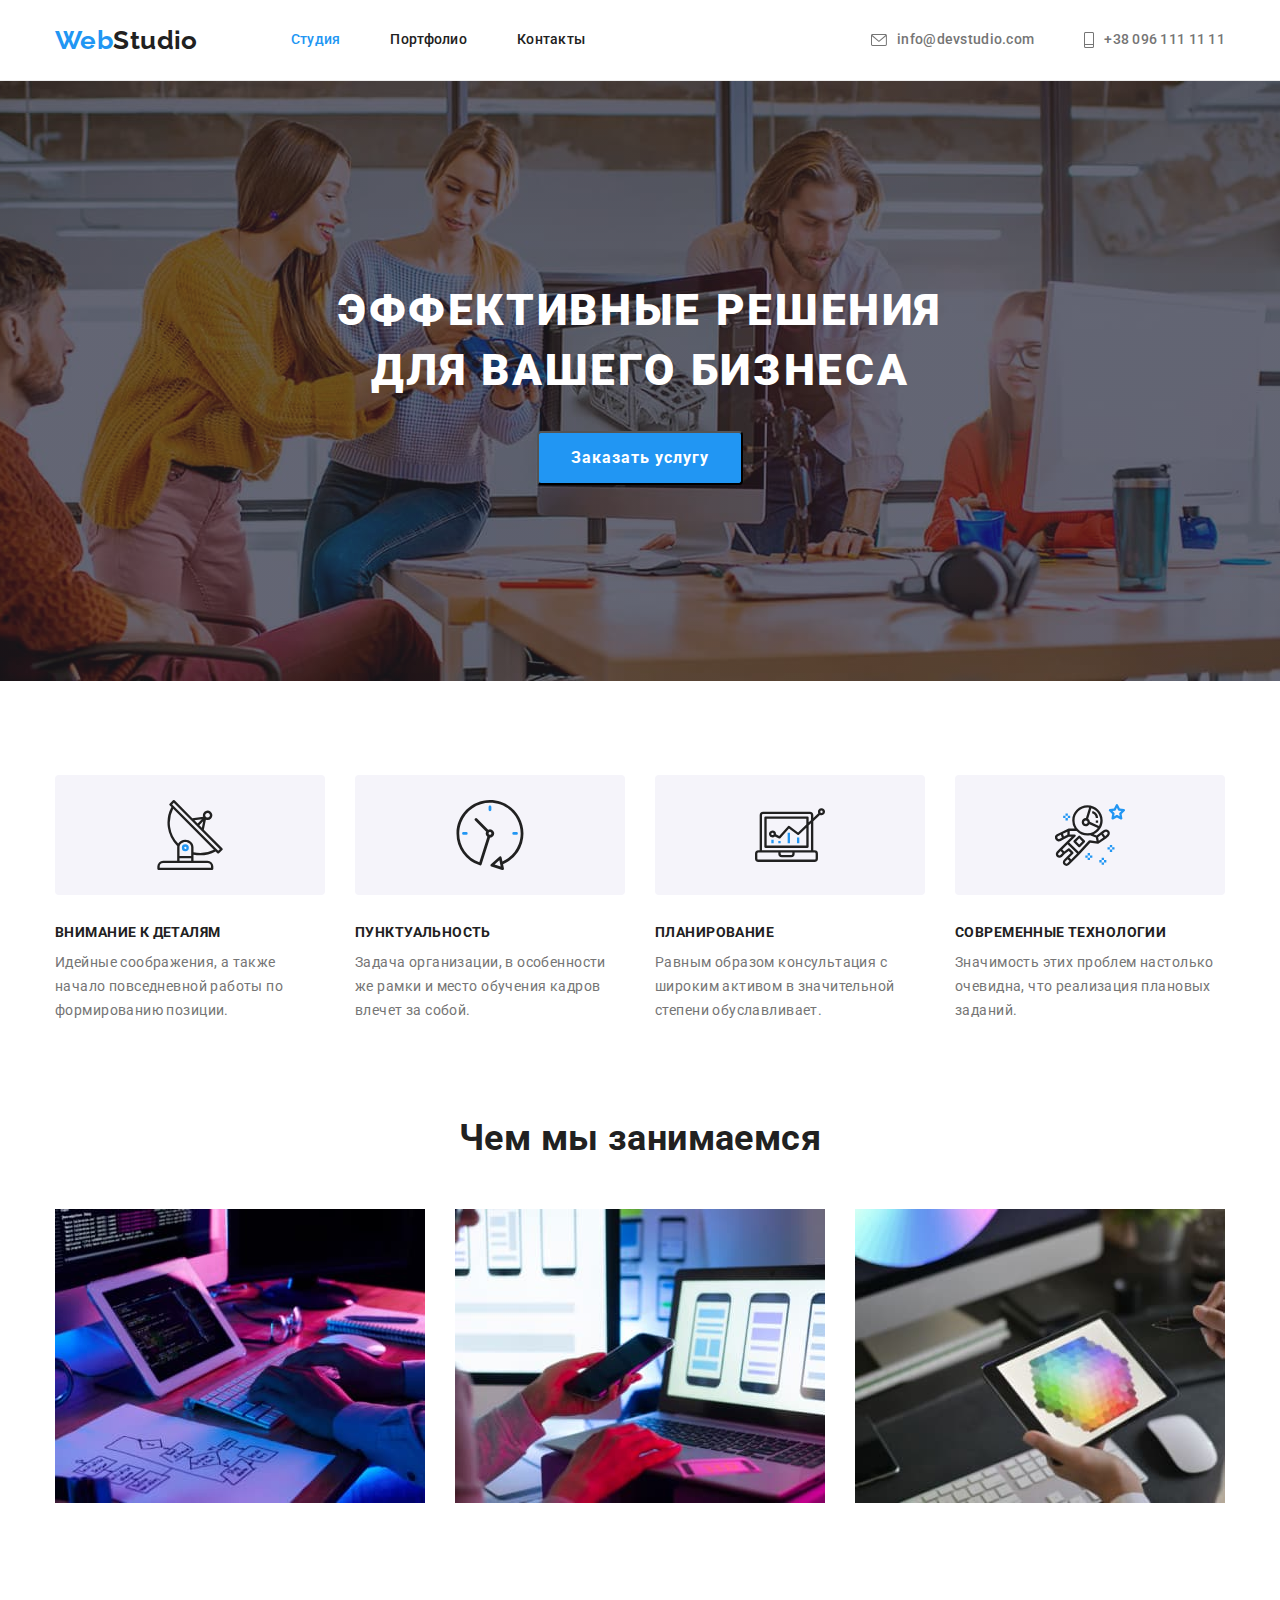
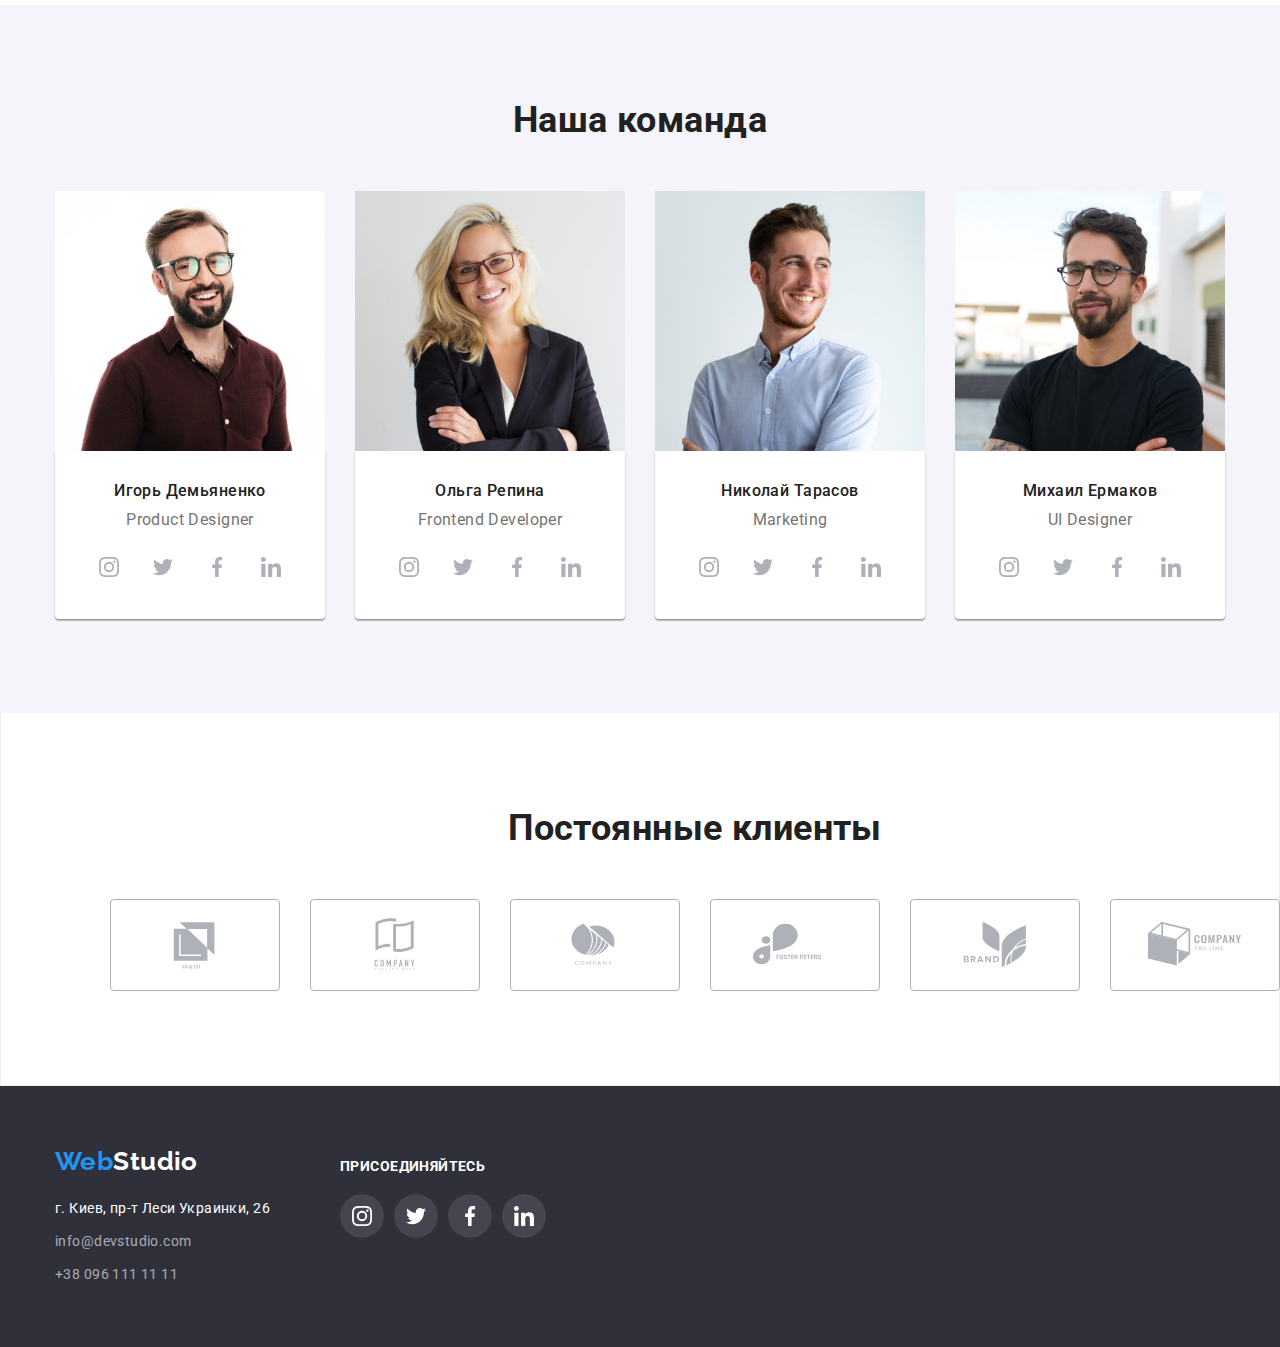
==== commit a3db3bad: "commit" ====
--- a/index.html
+++ b/index.html
@@ -1,435 +1,399 @@
 <!DOCTYPE html>
 <html lang="ru">
-  <head>
-    <meta charset="UTF-8" />
-    <meta http-equiv="X-UA-Compatible" content="IE=edge" />
-    <meta name="viewport" content="width=device-width, initial-scale=1.0" />
-    <title>Document</title>
-    <link
-      href="https://fonts.googleapis.com/css2?family=Raleway:wght@700&family=Roboto:wght@400;500;700;900&display=swap"
-      rel="stylesheet"
-    />
-    <link
-      rel="stylesheet"
-      href="https://cdnjs.cloudflare.com/ajax/libs/modern-normalize/0.6.0/modern-normalize.min.css"
-    />
-    <link rel="stylesheet" href="./css/style.css" />
-  </head>
-  <body>
-    <!--Шапка сайта-->
-
-    <header class="header">
-      <div class="container menu">
-        <nav class="main-nav">
-          <a href="./index.html" class="logo"
-            ><span class="logo-img">Web</span>Studio</a
-          >
-          <ul class="site-nav list">
-            <li class="item"><a href="" class="link current">Студия</a></li>
+
+<head>
+  <meta charset="UTF-8" />
+  <meta http-equiv="X-UA-Compatible" content="IE=edge" />
+  <meta name="viewport" content="width=device-width, initial-scale=1.0" />
+  <title>Document</title>
+  <link href="https://fonts.googleapis.com/css2?family=Raleway:wght@700&family=Roboto:wght@400;500;700;900&display=swap"
+    rel="stylesheet" />
+  <link rel="stylesheet"
+    href="https://cdnjs.cloudflare.com/ajax/libs/modern-normalize/0.6.0/modern-normalize.min.css" />
+  <link rel="stylesheet" href="./css/style.css" />
+</head>
+
+<body>
+  <!--Шапка сайта-->
+
+  <header class="header">
+    <div class="container menu">
+      <nav class="main-nav">
+        <a href="./index.html" class="logo"><span class="logo-img">Web</span>Studio</a>
+        <ul class="site-nav list">
+          <li class="item"><a href="" class="link current">Студия</a></li>
+          <li class="item">
+            <a href="./portfolio.html" class="link">Портфолио</a>
+          </li>
+          <li class="item"><a href="" class="link">Контакты</a></li>
+        </ul>
+      </nav>
+
+      <ul class="auth list">
+        <li class="item">
+          <a href="mailto:info@devstudio.com" class="link">
+            <svg class="email-icon" width="16" height="12">
+              <use href="./images/icon.svg#icon-email-second"></use>
+            </svg>
+            info@devstudio.com</a>
+        </li>
+        <li class="item">
+          <a href="tel:+380961111111" class="link">
+            <svg class="phone-icon" width="10" height="16">
+              <use href="./images/icon.svg#icon-phone-second"></use>
+            </svg>
+            +38 096 111 11 11</a>
+        </li>
+      </ul>
+    </div>
+  </header>
+
+  <main>
+    <!--Герой-->
+    <div class="hero-cont">
+      <section class="section hero">
+        <h1 class="hero-header">Эффективные решения для вашего бизнеса</h1>
+        <button type="button" class="button">Заказать услугу</button>
+      </section>
+    </div>
+
+    <!--Преимущества-->
+    <section class="section second">
+      <div class="container">
+        <h2 class="title-adv">Преимущества</h2>
+        <ul class="list adv-flex">
+          <li class="item">
+            <div class="container-adv">
+              <svg class="icon-adv" width="70" height="70">
+                <use href="./images/icon.svg#icon-antenna-1"></use>
+              </svg>
+            </div>
+            <h3 class="head-name">Внимание к деталям</h3>
+            <p>
+              Идейные соображения, а также начало повседневной работы по
+              формированию позиции.
+            </p>
+          </li>
+          <li class="item">
+            <div class="container-adv">
+              <svg class="icon-adv" width="70" height="70">
+                <use href="./images/icon.svg#icon-clock-1"></use>
+              </svg>
+            </div>
+            <h3 class="head-name">Пунктуальность</h3>
+            <p>
+              Задача организации, в особенности же рамки и место обучения
+              кадров влечет за собой.
+            </p>
+          </li>
+          <li class="item">
+            <div class="container-adv">
+              <svg class="icon-adv" width="70" height="70">
+                <use href="./images/icon.svg#icon-diagram-1"></use>
+              </svg>
+            </div>
+            <h3 class="head-name">Планирование</h3>
+            <p>
+              Равным образом консультация с широким активом в значительной
+              степени обуславливает.
+            </p>
+          </li>
+          <li class="item">
+            <div class="container-adv">
+              <svg class="icon-adv" width="70" height="70">
+                <use href="./images/icon.svg#icon-astronaut-1"></use>
+              </svg>
+            </div>
+            <h3 class="head-name">Современные технологии</h3>
+            <p>
+              Значимость этих проблем настолько очевидна, что реализация
+              плановых заданий.
+            </p>
+          </li>
+        </ul>
+      </div>
+    </section>
+
+    <section class="section third">
+      <div class="container cont-work">
+        <h2 class="title">Чем мы занимаемся</h2>
+        <ul class="list work">
+          <li class="item">
+            <img src="./images/box_1.jpg" alt="keyboard" width="370" />
+          </li>
+          <li class="item">
+            <img src="./images/box_2.jpg" alt="notebook" width="370" />
+          </li>
+          <li class="item">
+            <img src="./images/box_3.jpg" alt="tablet" width="370" />
+          </li>
+        </ul>
+      </div>
+    </section>
+
+    <section class="section fourth">
+      <div class="container cont-command">
+        <h2 class="title">Наша команда</h2>
+        <ul class="list command">
+          <li class="item">
+            <img src="./images/team_1.jpg" alt="team photo 1" width="270" class="img-team" />
+            <div class="command-cont">
+              <h3 class="head-team">Игорь Демьяненко</h3>
+              <p lang="en" class="description">Product Designer</p>
+              <ul class="team-icon list">
+                <li class="soc-list">
+                  <a href="" class="link soc-link">
+                    <svg class="icon-social" width="20" height="20">
+                      <use href="./images/icon.svg#icon-instagram"></use>
+                    </svg>
+                  </a>
+                </li>
+                <li class="soc-list">
+                  <a href="" class="link soc-link">
+                    <svg class="icon-social" width="20" height="20">
+                      <use href="./images/icon.svg#icon-twitter"></use>
+                    </svg>
+                  </a>
+                </li>
+                <li class="soc-list">
+                  <a href="" class="link soc-link">
+                    <svg class="icon-social" width="20" height="20">
+                      <use href="./images/icon.svg#icon-facebook"></use>
+                    </svg>
+                  </a>
+                </li>
+                <li class="soc-list">
+                  <a href="" class="link soc-link">
+                    <svg class="icon-social" width="20" height="20">
+                      <use href="./images/icon.svg#icon-linkedin"></use>
+                    </svg>
+                  </a>
+                </li>
+              </ul>
+            </div>
+          </li>
+          <li class="item">
+            <img src="./images/team_2.jpg" alt="team photo 2" width="270" class="img-team" />
+            <div class="command-cont">
+              <h3 class="head-team">Ольга Репина</h3>
+              <p lang="en" class="description">Frontend Developer</p>
+              <ul class="team-icon list">
+                <li class="soc-list">
+                  <a href="" class="link soc-link">
+                    <svg class="icon-social" width="20" height="20">
+                      <use href="./images/icon.svg#icon-instagram"></use>
+                    </svg>
+                  </a>
+                </li>
+                <li class="soc-list">
+                  <a href="" class="link soc-link">
+                    <svg class="icon-social" width="20" height="20">
+                      <use href="./images/icon.svg#icon-twitter"></use>
+                    </svg>
+                  </a>
+                </li>
+                <li class="soc-list">
+                  <a href="" class="link soc-link">
+                    <svg class="icon-social" width="20" height="20">
+                      <use href="./images/icon.svg#icon-facebook"></use>
+                    </svg>
+                  </a>
+                </li>
+                <li class="soc-list">
+                  <a href="" class="link soc-link">
+                    <svg class="icon-social" width="20" height="20">
+                      <use href="./images/icon.svg#icon-linkedin"></use>
+                    </svg>
+                  </a>
+                </li>
+              </ul>
+            </div>
+          </li>
+          <li class="item">
+            <img src="./images/team_3.jpg" alt="team photo 3" width="270" class="img-team" />
+            <div class="command-cont">
+              <h3 class="head-team">Николай Тарасов</h3>
+              <p lang="en" class="description">Marketing</p>
+              <ul class="team-icon list">
+                <li class="soc-list">
+                  <a href="" class="link soc-link">
+                    <svg class="icon-social" width="20" height="20">
+                      <use href="./images/icon.svg#icon-instagram"></use>
+                    </svg>
+                  </a>
+                </li>
+                <li class="soc-list">
+                  <a href="" class="link soc-link">
+                    <svg class="icon-social" width="20" height="20">
+                      <use href="./images/icon.svg#icon-twitter"></use>
+                    </svg>
+                  </a>
+                </li>
+                <li class="soc-list">
+                  <a href="" class="link soc-link">
+                    <svg class="icon-social" width="20" height="20">
+                      <use href="./images/icon.svg#icon-facebook"></use>
+                    </svg>
+                  </a>
+                </li>
+                <li class="soc-list">
+                  <a href="" class="link soc-link">
+                    <svg class="icon-social" width="20" height="20">
+                      <use href="./images/icon.svg#icon-linkedin"></use>
+                    </svg>
+                  </a>
+                </li>
+              </ul>
+            </div>
+          </li>
+          <li class="item">
+            <img src="./images/team_4.jpg" alt="team photo 4" width="270" class="img-team" />
+            <div class="command-cont">
+              <h3 class="head-team">Михаил Ермаков</h3>
+              <p lang="en" class="description">UI Designer</p>
+              <ul class="team-icon list">
+                <li class="soc-list">
+                  <a href="" class="link soc-link">
+                    <svg class="icon-social" width="20" height="20">
+                      <use href="./images/icon.svg#icon-instagram"></use>
+                    </svg>
+                  </a>
+                </li>
+                <li class="soc-list">
+                  <a href="" class="link soc-link">
+                    <svg class="icon-social" width="20" height="20">
+                      <use href="./images/icon.svg#icon-twitter"></use>
+                    </svg>
+                  </a>
+                </li>
+                <li class="soc-list">
+                  <a href="" class="link soc-link">
+                    <svg class="icon-social" width="20" height="20">
+                      <use href="./images/icon.svg#icon-facebook"></use>
+                    </svg>
+                  </a>
+                </li>
+                <li class="soc-list">
+                  <a href="" class="link soc-link">
+                    <svg class="icon-social" width="20" height="20">
+                      <use href="./images/icon.svg#icon-linkedin"></use>
+                    </svg>
+                  </a>
+                </li>
+              </ul>
+            </div>
+          </li>
+        </ul>
+      </div>
+    </section>
+
+    <section class="section fifth">
+      <div class="container">
+        <h2 class="title">Постоянные клиенты</h2>
+        <ul class="list clients-list">
+          <li class="item">
+            <a href="" class="link clients-link">
+              <svg width="106" height="60" class="clients-icon">
+                <use href="./images/icon.svg#icon-client1"></use>
+              </svg>
+            </a>
+          </li>
+          <li class="item">
+            <a href="" class="link clients-link">
+              <svg width="106" height="60" class="clients-icon">
+                <use href="./images/icon.svg#icon-client2"></use>
+              </svg>
+            </a>
+          </li>
+          <li class="item">
+            <a href="" class="link clients-link">
+              <svg width="106" height="60" class="clients-icon">
+                <use href="./images/icon.svg#icon-client3"></use>
+              </svg>
+            </a>
+          </li>
+          <li class="item">
+            <a href="" class="link clients-link">
+              <svg width="106" height="60" class="clients-icon">
+                <use href="./images/icon.svg#icon-client4"></use>
+              </svg>
+            </a>
+          </li>
+          <li class="item">
+            <a href="" class="link clients-link">
+              <svg width="106" height="60" class="clients-icon">
+                <use href="./images/icon.svg#icon-client5"></use>
+              </svg>
+            </a>
+          </li>
+          <li class="item">
+            <a href="" class="link clients-link">
+              <svg width="106" height="60" class="clients-icon">
+                <use href="./images/icon.svg#icon-client6"></use>
+              </svg>
+            </a>
+          </li>
+        </ul>
+      </div>
+    </section>
+  </main>
+
+  <!--Footer-->
+  <footer class="footer">
+    <div class="container footer-cont">
+      <div class="footer-1">
+        <a href="./index.html" class="logo-foot"><span class="logo-img">Web</span><span
+            class="footer-main">Studio</span></a>
+        <address>
+          <ul class="list foot">
             <li class="item">
-              <a href="./portfolio.html" class="link">Портфолио</a>
-            </li>
-            <li class="item"><a href="" class="link">Контакты</a></li>
-          </ul>
-        </nav>
-
-        <ul class="auth list">
-          <li class="item">
-            <a href="mailto:info@devstudio.com" class="link">
-              <svg class="email-icon" width="16" height="12">
-                <use href="./images/icon.svg#icon-email-second"></use>
-              </svg>
-              info@devstudio.com</a
-            >
-          </li>
-          <li class="item">
-            <a href="tel:+380961111111" class="link">
-              <svg class="phone-icon" width="10" height="16">
-                <use href="./images/icon.svg#icon-phone-second"></use>
-              </svg>
-              +38 096 111 11 11</a
-            >
-          </li>
-        </ul>
-      </div>
-    </header>
-
-    <main>
-      <!--Герой-->
-      <div class="hero-cont">
-        <section class="section hero">
-          <h1 class="hero-header">Эффективные решения для вашего бизнеса</h1>
-          <button type="button" class="button">Заказать услугу</button>
-        </section>
-      </div>
-
-      <!--Преимущества-->
-      <section class="section second">
-        <div class="container">
-          <h2 class="title-adv">Преимущества</h2>
-          <ul class="list adv-flex">
-            <li class="item">
-              <div class="container-adv">
-                <svg class="icon-adv" width="70" height="70">
-                  <use href="./images/icon.svg#icon-antenna-1"></use>
-                </svg>
-              </div>
-              <h3 class="head-name">Внимание к деталям</h3>
-              <p>
-                Идейные соображения, а также начало повседневной работы по
-                формированию позиции.
-              </p>
+              <a href="https://goo.gl/maps/bs4FrtcBZJguivNF8" target="_blank" rel="noopener noreferrer"
+                class="footer-primary">г. Киев, пр-т Леси Украинки, 26</a>
             </li>
             <li class="item">
-              <div class="container-adv">
-                <svg class="icon-adv" width="70" height="70">
-                  <use href="./images/icon.svg#icon-clock-1"></use>
-                </svg>
-              </div>
-              <h3 class="head-name">Пунктуальность</h3>
-              <p>
-                Задача организации, в особенности же рамки и место обучения
-                кадров влечет за собой.
-              </p>
+              <a href="mailto:info@devstudio.com" class="footer-second">info@devstudio.com</a>
             </li>
             <li class="item">
-              <div class="container-adv">
-                <svg class="icon-adv" width="70" height="70">
-                  <use href="./images/icon.svg#icon-diagram-1"></use>
-                </svg>
-              </div>
-              <h3 class="head-name">Планирование</h3>
-              <p>
-                Равным образом консультация с широким активом в значительной
-                степени обуславливает.
-              </p>
-            </li>
-            <li class="item">
-              <div class="container-adv">
-                <svg class="icon-adv" width="70" height="70">
-                  <use href="./images/icon.svg#icon-astronaut-1"></use>
-                </svg>
-              </div>
-              <h3 class="head-name">Современные технологии</h3>
-              <p>
-                Значимость этих проблем настолько очевидна, что реализация
-                плановых заданий.
-              </p>
+              <a href="tel:+380961111111" class="footer-second">+38 096 111 11 11</a>
             </li>
           </ul>
-        </div>
-      </section>
-
-      <section class="section third">
-        <div class="container cont-work">
-          <h2 class="title">Чем мы занимаемся</h2>
-          <ul class="list work">
-            <li class="item">
-              <img src="./images/box_1.jpg" alt="keyboard" width="370" />
-            </li>
-            <li class="item">
-              <img src="./images/box_2.jpg" alt="notebook" width="370" />
-            </li>
-            <li class="item">
-              <img src="./images/box_3.jpg" alt="tablet" width="370" />
-            </li>
-          </ul>
-        </div>
-      </section>
-
-      <section class="section fourth">
-        <div class="container cont-command">
-          <h2 class="title">Наша команда</h2>
-          <ul class="list command">
-            <li class="item">
-              <img
-                src="./images/team_1.jpg"
-                alt="team photo 1"
-                width="270"
-                class="img-team"
-              />
-              <div class="command-cont">
-                <h3 class="head-team">Игорь Демьяненко</h3>
-                <p lang="en" class="description">Product Designer</p>
-                <ul class="team-icon list">
-                  <li class="soc-list">
-                    <a href="" class="link soc-link">
-                      <svg class="icon-social" width="20" height="20">
-                        <use href="./images/icon.svg#icon-instagram"></use>
-                      </svg>
-                    </a>
-                  </li>
-                  <li class="soc-list">
-                    <a href="" class="link soc-link">
-                      <svg class="icon-social" width="20" height="20">
-                        <use href="./images/icon.svg#icon-twitter"></use>
-                      </svg>
-                    </a>
-                  </li>
-                  <li class="soc-list">
-                    <a href="" class="link soc-link">
-                      <svg class="icon-social" width="20" height="20">
-                        <use href="./images/icon.svg#icon-facebook"></use>
-                      </svg>
-                    </a>
-                  </li>
-                  <li class="soc-list">
-                    <a href="" class="link soc-link">
-                      <svg class="icon-social" width="20" height="20">
-                        <use href="./images/icon.svg#icon-linkedin"></use>
-                      </svg>
-                    </a>
-                  </li>
-                </ul>
-              </div>
-            </li>
-            <li class="item">
-              <img
-                src="./images/team_2.jpg"
-                alt="team photo 2"
-                width="270"
-                class="img-team"
-              />
-              <div class="command-cont">
-                <h3 class="head-team">Ольга Репина</h3>
-                <p lang="en" class="description">Frontend Developer</p>
-                <ul class="team-icon list">
-                  <li class="soc-list">
-                    <a href="" class="link soc-link">
-                      <svg class="icon-social" width="20" height="20">
-                        <use href="./images/icon.svg#icon-instagram"></use>
-                      </svg>
-                    </a>
-                  </li>
-                  <li class="soc-list">
-                    <a href="" class="link soc-link">
-                      <svg class="icon-social" width="20" height="20">
-                        <use href="./images/icon.svg#icon-twitter"></use>
-                      </svg>
-                    </a>
-                  </li>
-                  <li class="soc-list">
-                    <a href="" class="link soc-link">
-                      <svg class="icon-social" width="20" height="20">
-                        <use href="./images/icon.svg#icon-facebook"></use>
-                      </svg>
-                    </a>
-                  </li>
-                  <li class="soc-list">
-                    <a href="" class="link soc-link">
-                      <svg class="icon-social" width="20" height="20">
-                        <use href="./images/icon.svg#icon-linkedin"></use>
-                      </svg>
-                    </a>
-                  </li>
-                </ul>
-              </div>
-            </li>
-            <li class="item">
-              <img
-                src="./images/team_3.jpg"
-                alt="team photo 3"
-                width="270"
-                class="img-team"
-              />
-              <div class="command-cont">
-                <h3 class="head-team">Николай Тарасов</h3>
-                <p lang="en" class="description">Marketing</p>
-                <ul class="team-icon list">
-                  <li class="soc-list">
-                    <a href="" class="link soc-link">
-                      <svg class="icon-social" width="20" height="20">
-                        <use href="./images/icon.svg#icon-instagram"></use>
-                      </svg>
-                    </a>
-                  </li>
-                  <li class="soc-list">
-                    <a href="" class="link soc-link">
-                      <svg class="icon-social" width="20" height="20">
-                        <use href="./images/icon.svg#icon-twitter"></use>
-                      </svg>
-                    </a>
-                  </li>
-                  <li class="soc-list">
-                    <a href="" class="link soc-link">
-                      <svg class="icon-social" width="20" height="20">
-                        <use href="./images/icon.svg#icon-facebook"></use>
-                      </svg>
-                    </a>
-                  </li>
-                  <li class="soc-list">
-                    <a href="" class="link soc-link">
-                      <svg class="icon-social" width="20" height="20">
-                        <use href="./images/icon.svg#icon-linkedin"></use>
-                      </svg>
-                    </a>
-                  </li>
-                </ul>
-              </div>
-            </li>
-            <li class="item">
-              <img
-                src="./images/team_4.jpg"
-                alt="team photo 4"
-                width="270"
-                class="img-team"
-              />
-              <div class="command-cont">
-                <h3 class="head-team">Михаил Ермаков</h3>
-                <p lang="en" class="description">UI Designer</p>
-                <ul class="team-icon list">
-                  <li class="soc-list">
-                    <a href="" class="link soc-link">
-                      <svg class="icon-social" width="20" height="20">
-                        <use href="./images/icon.svg#icon-instagram"></use>
-                      </svg>
-                    </a>
-                  </li>
-                  <li class="soc-list">
-                    <a href="" class="link soc-link">
-                      <svg class="icon-social" width="20" height="20">
-                        <use href="./images/icon.svg#icon-twitter"></use>
-                      </svg>
-                    </a>
-                  </li>
-                  <li class="soc-list">
-                    <a href="" class="link soc-link">
-                      <svg class="icon-social" width="20" height="20">
-                        <use href="./images/icon.svg#icon-facebook"></use>
-                      </svg>
-                    </a>
-                  </li>
-                  <li class="soc-list">
-                    <a href="" class="link soc-link">
-                      <svg class="icon-social" width="20" height="20">
-                        <use href="./images/icon.svg#icon-linkedin"></use>
-                      </svg>
-                    </a>
-                  </li>
-                </ul>
-              </div>
-            </li>
-          </ul>
-        </div>
-      </section>
-
-      <section class="section fifth">
-        <div class="container">
-          <h2 class="title">Постоянные клиенты</h2>
-          <ul class="list clients-list">
-            <li class="item">
-              <a href="" class="link clients-link">
-                <svg width="106" height="60" class="clients-icon">
-                  <use href="./images/icon.svg#icon-client1"></use>
-                </svg>
-              </a>
-            </li>
-            <li class="item">
-              <a href="" class="link clients-link">
-                <svg width="106" height="60" class="clients-icon">
-                  <use href="./images/icon.svg#icon-client2"></use>
-                </svg>
-              </a>
-            </li>
-            <li class="item">
-              <a href="" class="link clients-link">
-                <svg width="106" height="60" class="clients-icon">
-                  <use href="./images/icon.svg#icon-client3"></use>
-                </svg>
-              </a>
-            </li>
-            <li class="item">
-              <a href="" class="link clients-link">
-                <svg width="106" height="60" class="clients-icon">
-                  <use href="./images/icon.svg#icon-client4"></use>
-                </svg>
-              </a>
-            </li>
-            <li class="item">
-              <a href="" class="link clients-link">
-                <svg width="106" height="60" class="clients-icon">
-                  <use href="./images/icon.svg#icon-client5"></use>
-                </svg>
-              </a>
-            </li>
-            <li class="item">
-              <a href="" class="link clients-link">
-                <svg width="106" height="60" class="clients-icon">
-                  <use href="./images/icon.svg#icon-client6"></use>
-                </svg>
-              </a>
-            </li>
-          </ul>
-        </div>
-      </section>
-    </main>
-
-    <!--Footer-->
-    <footer class="footer">
-      <div class="container footer-cont">
-        <div class="footer-1">
-          <a href="./index.html" class="logo-foot"
-            ><span class="logo-img">Web</span
-            ><span class="footer-main">Studio</span></a
-          >
-          <address>
-            <ul class="list foot">
-              <li class="item">
-                <a
-                  href="https://goo.gl/maps/bs4FrtcBZJguivNF8"
-                  target="_blank"
-                  rel="noopener noreferrer"
-                  class="footer-primary"
-                  >г. Киев, пр-т Леси Украинки, 26</a
-                >
-              </li>
-              <li class="item">
-                <a href="mailto:info@devstudio.com" class="footer-second"
-                  >info@devstudio.com</a
-                >
-              </li>
-              <li class="item">
-                <a href="tel:+380961111111" class="footer-second"
-                  >+38 096 111 11 11</a
-                >
-              </li>
-            </ul>
-          </address>
-        </div>
-        <div class="foooter-2">
-          <h3 class="footer-name">Присоединяйтесь</h3>
-          <ul class="list footer-list">
-            <li class="item">
-              <a href="" class="link footer-social">
-                <svg class="icon-footer" width="20" height="20">
-                  <use href="./images/icon.svg#icon-instagram"></use>
-                </svg>
-              </a>
-            </li>
-            <li class="item">
-              <a href="" class="link footer-social">
-                <svg class="icon-footer" width="20" height="20">
-                  <use href="./images/icon.svg#icon-twitter"></use>
-                </svg>
-              </a>
-            </li>
-            <li class="item">
-              <a href="" class="link footer-social">
-                <svg class="icon-footer" width="20" height="20">
-                  <use href="./images/icon.svg#icon-facebook"></use>
-                </svg>
-              </a>
-            </li>
-            <li class="item">
-              <a href="" class="link footer-social">
-                <svg class="icon-footer" width="20" height="20">
-                  <use href="./images/icon.svg#icon-linkedin"></use>
-                </svg>
-              </a>
-            </li>
-          </ul>
-        </div>
-      </div>
-    </footer>
-  </body>
-</html>
+        </address>
+      </div>
+      <div class="foooter-2">
+        <h3 class="footer-name">Присоединяйтесь</h3>
+        <ul class="list footer-list">
+          <li class="item">
+            <a href="" class="link footer-social">
+              <svg class="icon-footer" width="20" height="20">
+                <use href="./images/icon.svg#icon-instagram"></use>
+              </svg>
+            </a>
+          </li>
+          <li class="item">
+            <a href="" class="link footer-social">
+              <svg class="icon-footer" width="20" height="20">
+                <use href="./images/icon.svg#icon-twitter"></use>
+              </svg>
+            </a>
+          </li>
+          <li class="item">
+            <a href="" class="link footer-social">
+              <svg class="icon-footer" width="20" height="20">
+                <use href="./images/icon.svg#icon-facebook"></use>
+              </svg>
+            </a>
+          </li>
+          <li class="item">
+            <a href="" class="link footer-social">
+              <svg class="icon-footer" width="20" height="20">
+                <use href="./images/icon.svg#icon-linkedin"></use>
+              </svg>
+            </a>
+          </li>
+        </ul>
+      </div>
+    </div>
+  </footer>
+</body>
+
+</html>--- a/css/style.css
+++ b/css/style.css
@@ -116,7 +116,7 @@
   color: var(--accent-color);
 }
 
-.auth .item + .item {
+.auth .item+.item {
   margin-left: 50px;
 }
 
@@ -148,6 +148,7 @@
   display: flex;
   align-items: center;
 }
+
 .auth {
   display: flex;
   align-items: center;
@@ -178,8 +179,7 @@
   background-size: cover;
   background-color: var(--background-hero);
 
-  background-image: linear-gradient(to right, rgba(47, 48, 58, 0.4),rgba(47, 48, 58, 0.4))
-  ,url(/images/hero-photo.jpg);
+  background-image: linear-gradient(to right, rgba(47, 48, 58, 0.4), rgba(47, 48, 58, 0.4)), url(../images/hero-photo.jpg);
 
 }
 
@@ -258,7 +258,7 @@
   width: 270px;
   height: 120px;
   align-items: center;
-  justify-content: center;  
+  justify-content: center;
   margin-bottom: 30px;
   border-radius: 4px;
 }
@@ -321,7 +321,7 @@
   justify-content: center;
   align-items: center;
   margin-top: 16px;
- 
+
 }
 
 .soc-link {
@@ -333,13 +333,13 @@
   justify-content: center;
   align-items: center;
   border-radius: 50%;
-  
+
 }
 
 .icon-social {
   display: flex;
   justify-content: center;
-  align-items: center;  
+  align-items: center;
 }
 
 .team-icon {
@@ -351,11 +351,10 @@
 }
 
 .soc-link:hover,
-.soc-link:focus
-{
-    background-color: var(--accent-color);
-    fill: #fff;
- }
+.soc-link:focus {
+  background-color: var(--accent-color);
+  fill: #fff;
+}
 
 
 
@@ -496,12 +495,12 @@
 
 .main-portfolio .item {
   width: 370px;
-  }
+}
 
 .fifth {
-    border-bottom: 1px solid #eeeeee;
-    border-right: 1px solid #eeeeee;
-    border-left: 1px solid #eeeeee;
+  border-bottom: 1px solid #eeeeee;
+  border-right: 1px solid #eeeeee;
+  border-left: 1px solid #eeeeee;
   padding: 20px 24px;
 }
 
@@ -520,7 +519,7 @@
 
 
 .clients-list {
-  display: flex;  
+  display: flex;
   justify-content: center;
   align-items: center;
 }
@@ -533,7 +532,7 @@
   height: 92px;
   border: 1px solid var(--social-color);
   border-radius: 4px;
-  
+
   fill: var(--social-color);
 }
 
@@ -547,18 +546,14 @@
   border-color: var(--accent-color);
 }
 
- /*color: var(--title-text-color);
-
- font-size: 14px;
- font-weight: 700;
- line-height: 1.14;
- text-transform: uppercase;*/
+
 .footer-name {
   color: var(--primary-white-color);
   font-size: 14px;
   font-weight: 700;
   line-height: 16px;
   text-transform: uppercase;
+  margin-bottom: 20px;
 }
 
 .footer-cont {
@@ -567,9 +562,46 @@
 
 .footer-list {
   display: flex;
+
 }
 
 .icon-footer {
+
   fill: var(--primary-white-color);
+}
+
+.footer-list .item {
+
+  display: flex;
+  align-items: center;
+  justify-content: center;
   background-color: var(--footer-icon);
+  border-radius: 50%;
+}
+
+.footer-social {
+  display: flex;
+  align-items: center;
+  justify-content: center;
+  width: 44px;
+  height: 44px;
+
+}
+
+.footer-list .item:not(:last-child) {
+  margin-right: 10px;
+}
+
+.footer-list .item:hover,
+.footer-list .item:focus {
+  background-color: var(--accent-color);
+}
+
+.footer-1 {
+  margin-right: 70px;
+}
+
+
+.footer-name {
+  padding-top: 12px;
 }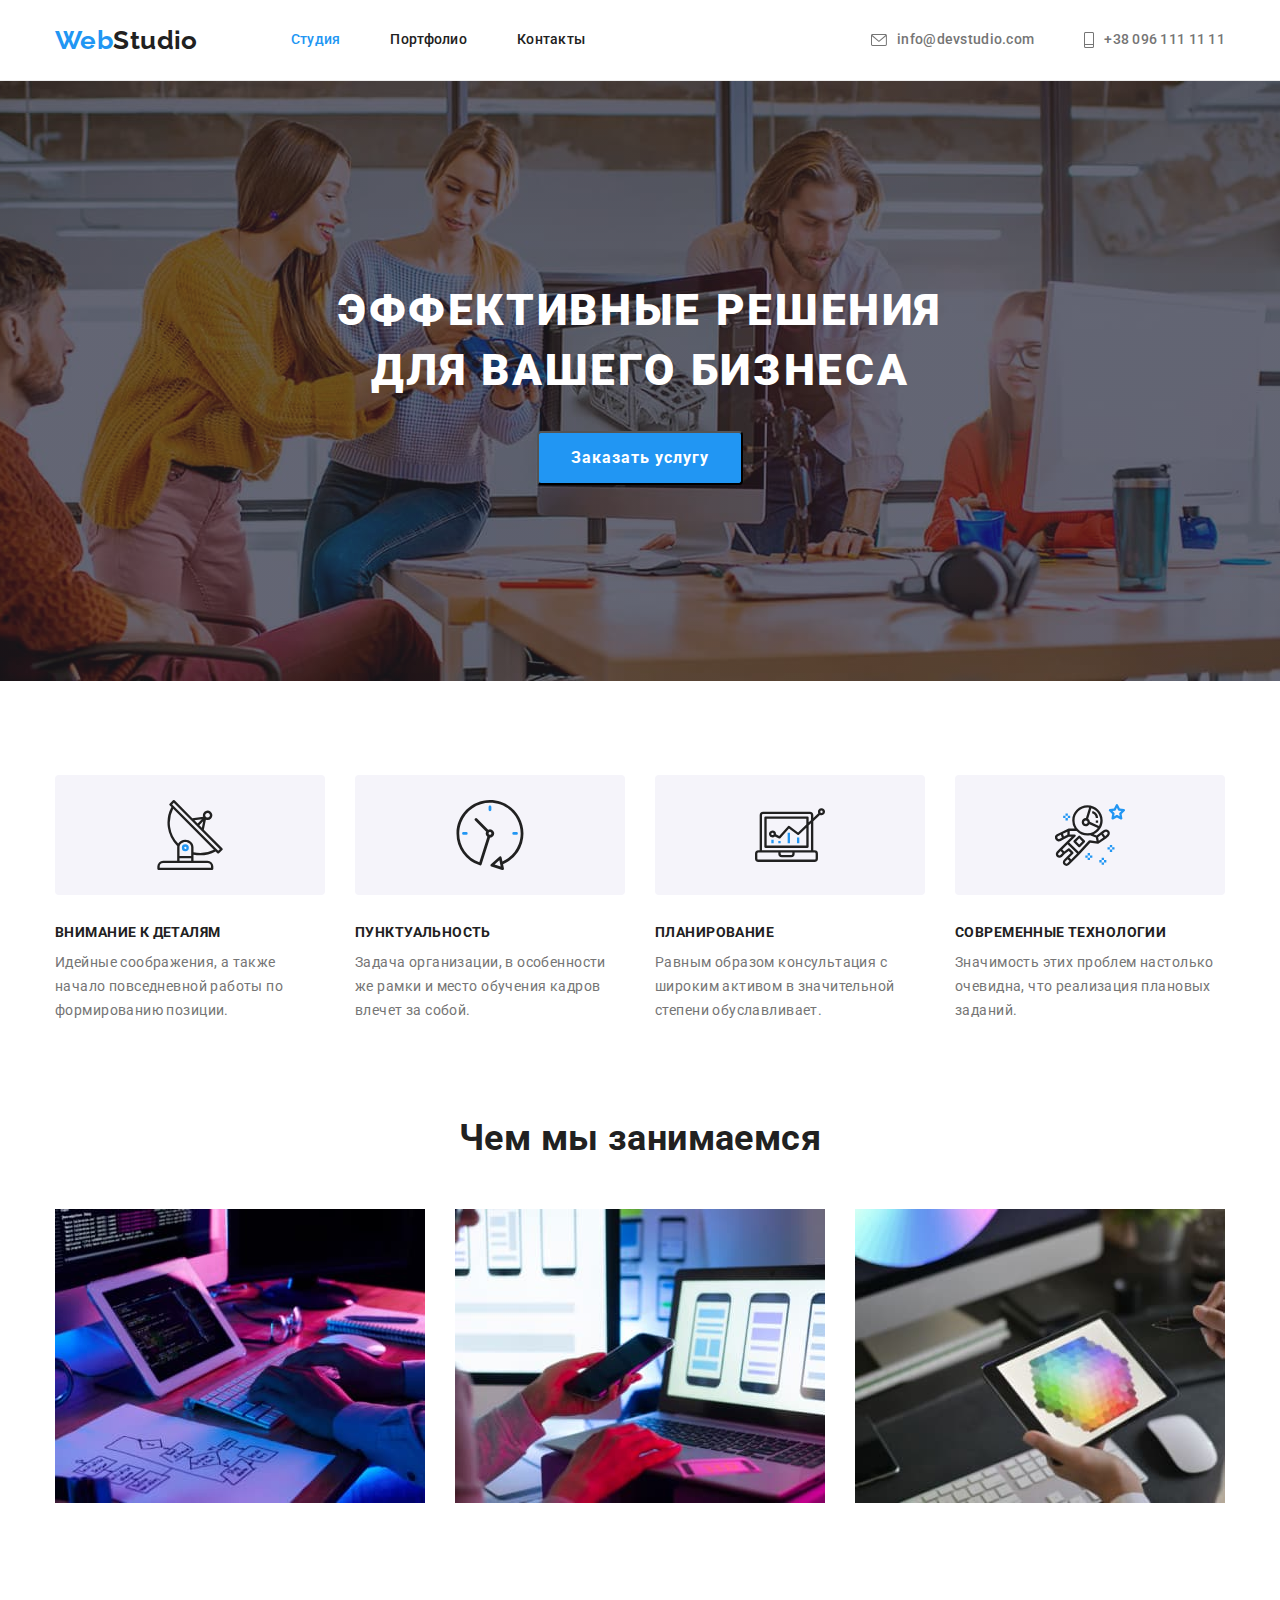
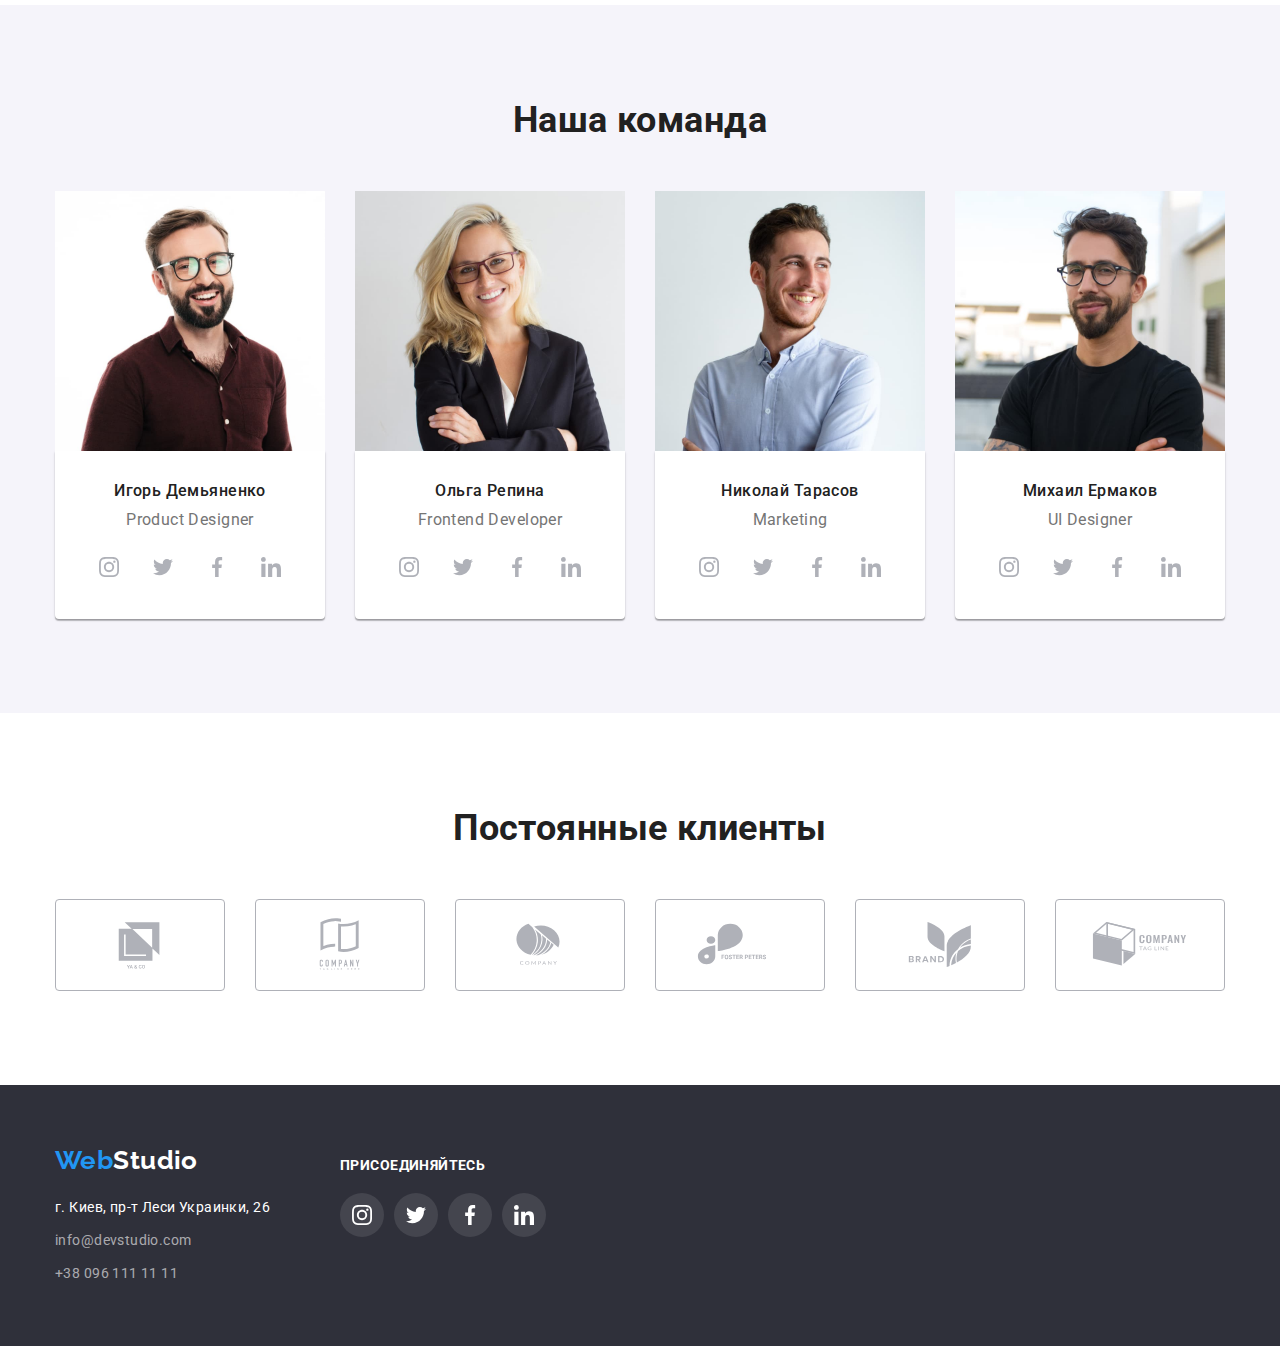
==== commit a2ef8aa4: "commit" ====
--- a/index.html
+++ b/index.html
@@ -1,399 +1,435 @@
 <!DOCTYPE html>
 <html lang="ru">
-
-<head>
-  <meta charset="UTF-8" />
-  <meta http-equiv="X-UA-Compatible" content="IE=edge" />
-  <meta name="viewport" content="width=device-width, initial-scale=1.0" />
-  <title>Document</title>
-  <link href="https://fonts.googleapis.com/css2?family=Raleway:wght@700&family=Roboto:wght@400;500;700;900&display=swap"
-    rel="stylesheet" />
-  <link rel="stylesheet"
-    href="https://cdnjs.cloudflare.com/ajax/libs/modern-normalize/0.6.0/modern-normalize.min.css" />
-  <link rel="stylesheet" href="./css/style.css" />
-</head>
-
-<body>
-  <!--Шапка сайта-->
-
-  <header class="header">
-    <div class="container menu">
-      <nav class="main-nav">
-        <a href="./index.html" class="logo"><span class="logo-img">Web</span>Studio</a>
-        <ul class="site-nav list">
-          <li class="item"><a href="" class="link current">Студия</a></li>
+  <head>
+    <meta charset="UTF-8" />
+    <meta http-equiv="X-UA-Compatible" content="IE=edge" />
+    <meta name="viewport" content="width=device-width, initial-scale=1.0" />
+    <title>Document</title>
+    <link
+      href="https://fonts.googleapis.com/css2?family=Raleway:wght@700&family=Roboto:wght@400;500;700;900&display=swap"
+      rel="stylesheet"
+    />
+    <link
+      rel="stylesheet"
+      href="https://cdnjs.cloudflare.com/ajax/libs/modern-normalize/0.6.0/modern-normalize.min.css"
+    />
+    <link rel="stylesheet" href="./css/style.css" />
+  </head>
+  <body>
+    <!--Шапка сайта-->
+
+    <header class="header">
+      <div class="container menu">
+        <nav class="main-nav">
+          <a href="./index.html" class="logo"
+            ><span class="logo-img">Web</span>Studio</a
+          >
+          <ul class="site-nav list">
+            <li class="item"><a href="" class="link current">Студия</a></li>
+            <li class="item">
+              <a href="./portfolio.html" class="link">Портфолио</a>
+            </li>
+            <li class="item"><a href="" class="link">Контакты</a></li>
+          </ul>
+        </nav>
+
+        <ul class="auth list">
           <li class="item">
-            <a href="./portfolio.html" class="link">Портфолио</a>
-          </li>
-          <li class="item"><a href="" class="link">Контакты</a></li>
-        </ul>
-      </nav>
-
-      <ul class="auth list">
-        <li class="item">
-          <a href="mailto:info@devstudio.com" class="link">
-            <svg class="email-icon" width="16" height="12">
-              <use href="./images/icon.svg#icon-email-second"></use>
-            </svg>
-            info@devstudio.com</a>
-        </li>
-        <li class="item">
-          <a href="tel:+380961111111" class="link">
-            <svg class="phone-icon" width="10" height="16">
-              <use href="./images/icon.svg#icon-phone-second"></use>
-            </svg>
-            +38 096 111 11 11</a>
-        </li>
-      </ul>
-    </div>
-  </header>
-
-  <main>
-    <!--Герой-->
-    <div class="hero-cont">
-      <section class="section hero">
-        <h1 class="hero-header">Эффективные решения для вашего бизнеса</h1>
-        <button type="button" class="button">Заказать услугу</button>
-      </section>
-    </div>
-
-    <!--Преимущества-->
-    <section class="section second">
-      <div class="container">
-        <h2 class="title-adv">Преимущества</h2>
-        <ul class="list adv-flex">
-          <li class="item">
-            <div class="container-adv">
-              <svg class="icon-adv" width="70" height="70">
-                <use href="./images/icon.svg#icon-antenna-1"></use>
+            <a href="mailto:info@devstudio.com" class="link">
+              <svg class="email-icon" width="16" height="12">
+                <use href="./images/icon.svg#icon-email-second"></use>
               </svg>
-            </div>
-            <h3 class="head-name">Внимание к деталям</h3>
-            <p>
-              Идейные соображения, а также начало повседневной работы по
-              формированию позиции.
-            </p>
+              info@devstudio.com</a
+            >
           </li>
           <li class="item">
-            <div class="container-adv">
-              <svg class="icon-adv" width="70" height="70">
-                <use href="./images/icon.svg#icon-clock-1"></use>
+            <a href="tel:+380961111111" class="link">
+              <svg class="phone-icon" width="10" height="16">
+                <use href="./images/icon.svg#icon-phone-second"></use>
               </svg>
-            </div>
-            <h3 class="head-name">Пунктуальность</h3>
-            <p>
-              Задача организации, в особенности же рамки и место обучения
-              кадров влечет за собой.
-            </p>
-          </li>
-          <li class="item">
-            <div class="container-adv">
-              <svg class="icon-adv" width="70" height="70">
-                <use href="./images/icon.svg#icon-diagram-1"></use>
-              </svg>
-            </div>
-            <h3 class="head-name">Планирование</h3>
-            <p>
-              Равным образом консультация с широким активом в значительной
-              степени обуславливает.
-            </p>
-          </li>
-          <li class="item">
-            <div class="container-adv">
-              <svg class="icon-adv" width="70" height="70">
-                <use href="./images/icon.svg#icon-astronaut-1"></use>
-              </svg>
-            </div>
-            <h3 class="head-name">Современные технологии</h3>
-            <p>
-              Значимость этих проблем настолько очевидна, что реализация
-              плановых заданий.
-            </p>
+              +38 096 111 11 11</a
+            >
           </li>
         </ul>
       </div>
-    </section>
-
-    <section class="section third">
-      <div class="container cont-work">
-        <h2 class="title">Чем мы занимаемся</h2>
-        <ul class="list work">
-          <li class="item">
-            <img src="./images/box_1.jpg" alt="keyboard" width="370" />
-          </li>
-          <li class="item">
-            <img src="./images/box_2.jpg" alt="notebook" width="370" />
-          </li>
-          <li class="item">
-            <img src="./images/box_3.jpg" alt="tablet" width="370" />
-          </li>
-        </ul>
+    </header>
+
+    <main>
+      <!--Герой-->
+      <div class="hero-cont">
+        <section class="section hero">
+          <h1 class="hero-header">Эффективные решения для вашего бизнеса</h1>
+          <button type="button" class="button">Заказать услугу</button>
+        </section>
       </div>
-    </section>
-
-    <section class="section fourth">
-      <div class="container cont-command">
-        <h2 class="title">Наша команда</h2>
-        <ul class="list command">
-          <li class="item">
-            <img src="./images/team_1.jpg" alt="team photo 1" width="270" class="img-team" />
-            <div class="command-cont">
-              <h3 class="head-team">Игорь Демьяненко</h3>
-              <p lang="en" class="description">Product Designer</p>
-              <ul class="team-icon list">
-                <li class="soc-list">
-                  <a href="" class="link soc-link">
-                    <svg class="icon-social" width="20" height="20">
-                      <use href="./images/icon.svg#icon-instagram"></use>
-                    </svg>
-                  </a>
-                </li>
-                <li class="soc-list">
-                  <a href="" class="link soc-link">
-                    <svg class="icon-social" width="20" height="20">
-                      <use href="./images/icon.svg#icon-twitter"></use>
-                    </svg>
-                  </a>
-                </li>
-                <li class="soc-list">
-                  <a href="" class="link soc-link">
-                    <svg class="icon-social" width="20" height="20">
-                      <use href="./images/icon.svg#icon-facebook"></use>
-                    </svg>
-                  </a>
-                </li>
-                <li class="soc-list">
-                  <a href="" class="link soc-link">
-                    <svg class="icon-social" width="20" height="20">
-                      <use href="./images/icon.svg#icon-linkedin"></use>
-                    </svg>
-                  </a>
-                </li>
-              </ul>
-            </div>
-          </li>
-          <li class="item">
-            <img src="./images/team_2.jpg" alt="team photo 2" width="270" class="img-team" />
-            <div class="command-cont">
-              <h3 class="head-team">Ольга Репина</h3>
-              <p lang="en" class="description">Frontend Developer</p>
-              <ul class="team-icon list">
-                <li class="soc-list">
-                  <a href="" class="link soc-link">
-                    <svg class="icon-social" width="20" height="20">
-                      <use href="./images/icon.svg#icon-instagram"></use>
-                    </svg>
-                  </a>
-                </li>
-                <li class="soc-list">
-                  <a href="" class="link soc-link">
-                    <svg class="icon-social" width="20" height="20">
-                      <use href="./images/icon.svg#icon-twitter"></use>
-                    </svg>
-                  </a>
-                </li>
-                <li class="soc-list">
-                  <a href="" class="link soc-link">
-                    <svg class="icon-social" width="20" height="20">
-                      <use href="./images/icon.svg#icon-facebook"></use>
-                    </svg>
-                  </a>
-                </li>
-                <li class="soc-list">
-                  <a href="" class="link soc-link">
-                    <svg class="icon-social" width="20" height="20">
-                      <use href="./images/icon.svg#icon-linkedin"></use>
-                    </svg>
-                  </a>
-                </li>
-              </ul>
-            </div>
-          </li>
-          <li class="item">
-            <img src="./images/team_3.jpg" alt="team photo 3" width="270" class="img-team" />
-            <div class="command-cont">
-              <h3 class="head-team">Николай Тарасов</h3>
-              <p lang="en" class="description">Marketing</p>
-              <ul class="team-icon list">
-                <li class="soc-list">
-                  <a href="" class="link soc-link">
-                    <svg class="icon-social" width="20" height="20">
-                      <use href="./images/icon.svg#icon-instagram"></use>
-                    </svg>
-                  </a>
-                </li>
-                <li class="soc-list">
-                  <a href="" class="link soc-link">
-                    <svg class="icon-social" width="20" height="20">
-                      <use href="./images/icon.svg#icon-twitter"></use>
-                    </svg>
-                  </a>
-                </li>
-                <li class="soc-list">
-                  <a href="" class="link soc-link">
-                    <svg class="icon-social" width="20" height="20">
-                      <use href="./images/icon.svg#icon-facebook"></use>
-                    </svg>
-                  </a>
-                </li>
-                <li class="soc-list">
-                  <a href="" class="link soc-link">
-                    <svg class="icon-social" width="20" height="20">
-                      <use href="./images/icon.svg#icon-linkedin"></use>
-                    </svg>
-                  </a>
-                </li>
-              </ul>
-            </div>
-          </li>
-          <li class="item">
-            <img src="./images/team_4.jpg" alt="team photo 4" width="270" class="img-team" />
-            <div class="command-cont">
-              <h3 class="head-team">Михаил Ермаков</h3>
-              <p lang="en" class="description">UI Designer</p>
-              <ul class="team-icon list">
-                <li class="soc-list">
-                  <a href="" class="link soc-link">
-                    <svg class="icon-social" width="20" height="20">
-                      <use href="./images/icon.svg#icon-instagram"></use>
-                    </svg>
-                  </a>
-                </li>
-                <li class="soc-list">
-                  <a href="" class="link soc-link">
-                    <svg class="icon-social" width="20" height="20">
-                      <use href="./images/icon.svg#icon-twitter"></use>
-                    </svg>
-                  </a>
-                </li>
-                <li class="soc-list">
-                  <a href="" class="link soc-link">
-                    <svg class="icon-social" width="20" height="20">
-                      <use href="./images/icon.svg#icon-facebook"></use>
-                    </svg>
-                  </a>
-                </li>
-                <li class="soc-list">
-                  <a href="" class="link soc-link">
-                    <svg class="icon-social" width="20" height="20">
-                      <use href="./images/icon.svg#icon-linkedin"></use>
-                    </svg>
-                  </a>
-                </li>
-              </ul>
-            </div>
-          </li>
-        </ul>
+
+      <!--Преимущества-->
+      <section class="section second">
+        <div class="container">
+          <h2 class="title-adv">Преимущества</h2>
+          <ul class="list adv-flex">
+            <li class="item">
+              <div class="container-adv">
+                <svg class="icon-adv" width="70" height="70">
+                  <use href="./images/icon.svg#icon-antenna-1"></use>
+                </svg>
+              </div>
+              <h3 class="head-name">Внимание к деталям</h3>
+              <p>
+                Идейные соображения, а также начало повседневной работы по
+                формированию позиции.
+              </p>
+            </li>
+            <li class="item">
+              <div class="container-adv">
+                <svg class="icon-adv" width="70" height="70">
+                  <use href="./images/icon.svg#icon-clock-1"></use>
+                </svg>
+              </div>
+              <h3 class="head-name">Пунктуальность</h3>
+              <p>
+                Задача организации, в особенности же рамки и место обучения
+                кадров влечет за собой.
+              </p>
+            </li>
+            <li class="item">
+              <div class="container-adv">
+                <svg class="icon-adv" width="70" height="70">
+                  <use href="./images/icon.svg#icon-diagram-1"></use>
+                </svg>
+              </div>
+              <h3 class="head-name">Планирование</h3>
+              <p>
+                Равным образом консультация с широким активом в значительной
+                степени обуславливает.
+              </p>
+            </li>
+            <li class="item">
+              <div class="container-adv">
+                <svg class="icon-adv" width="70" height="70">
+                  <use href="./images/icon.svg#icon-astronaut-1"></use>
+                </svg>
+              </div>
+              <h3 class="head-name">Современные технологии</h3>
+              <p>
+                Значимость этих проблем настолько очевидна, что реализация
+                плановых заданий.
+              </p>
+            </li>
+          </ul>
+        </div>
+      </section>
+
+      <section class="section third">
+        <div class="container cont-work">
+          <h2 class="title">Чем мы занимаемся</h2>
+          <ul class="list work">
+            <li class="item">
+              <img src="./images/box_1.jpg" alt="keyboard" width="370" />
+            </li>
+            <li class="item">
+              <img src="./images/box_2.jpg" alt="notebook" width="370" />
+            </li>
+            <li class="item">
+              <img src="./images/box_3.jpg" alt="tablet" width="370" />
+            </li>
+          </ul>
+        </div>
+      </section>
+
+      <section class="section fourth">
+        <div class="container cont-command">
+          <h2 class="title">Наша команда</h2>
+          <ul class="list command">
+            <li class="item">
+              <img
+                src="./images/team_1.jpg"
+                alt="team photo 1"
+                width="270"
+                class="img-team"
+              />
+              <div class="command-cont">
+                <h3 class="head-team">Игорь Демьяненко</h3>
+                <p lang="en" class="description">Product Designer</p>
+                <ul class="team-icon list">
+                  <li class="soc-list">
+                    <a href="" class="link soc-link">
+                      <svg class="icon-social" width="20" height="20">
+                        <use href="./images/icon.svg#icon-instagram"></use>
+                      </svg>
+                    </a>
+                  </li>
+                  <li class="soc-list">
+                    <a href="" class="link soc-link">
+                      <svg class="icon-social" width="20" height="20">
+                        <use href="./images/icon.svg#icon-twitter"></use>
+                      </svg>
+                    </a>
+                  </li>
+                  <li class="soc-list">
+                    <a href="" class="link soc-link">
+                      <svg class="icon-social" width="20" height="20">
+                        <use href="./images/icon.svg#icon-facebook"></use>
+                      </svg>
+                    </a>
+                  </li>
+                  <li class="soc-list">
+                    <a href="" class="link soc-link">
+                      <svg class="icon-social" width="20" height="20">
+                        <use href="./images/icon.svg#icon-linkedin"></use>
+                      </svg>
+                    </a>
+                  </li>
+                </ul>
+              </div>
+            </li>
+            <li class="item">
+              <img
+                src="./images/team_2.jpg"
+                alt="team photo 2"
+                width="270"
+                class="img-team"
+              />
+              <div class="command-cont">
+                <h3 class="head-team">Ольга Репина</h3>
+                <p lang="en" class="description">Frontend Developer</p>
+                <ul class="team-icon list">
+                  <li class="soc-list">
+                    <a href="" class="link soc-link">
+                      <svg class="icon-social" width="20" height="20">
+                        <use href="./images/icon.svg#icon-instagram"></use>
+                      </svg>
+                    </a>
+                  </li>
+                  <li class="soc-list">
+                    <a href="" class="link soc-link">
+                      <svg class="icon-social" width="20" height="20">
+                        <use href="./images/icon.svg#icon-twitter"></use>
+                      </svg>
+                    </a>
+                  </li>
+                  <li class="soc-list">
+                    <a href="" class="link soc-link">
+                      <svg class="icon-social" width="20" height="20">
+                        <use href="./images/icon.svg#icon-facebook"></use>
+                      </svg>
+                    </a>
+                  </li>
+                  <li class="soc-list">
+                    <a href="" class="link soc-link">
+                      <svg class="icon-social" width="20" height="20">
+                        <use href="./images/icon.svg#icon-linkedin"></use>
+                      </svg>
+                    </a>
+                  </li>
+                </ul>
+              </div>
+            </li>
+            <li class="item">
+              <img
+                src="./images/team_3.jpg"
+                alt="team photo 3"
+                width="270"
+                class="img-team"
+              />
+              <div class="command-cont">
+                <h3 class="head-team">Николай Тарасов</h3>
+                <p lang="en" class="description">Marketing</p>
+                <ul class="team-icon list">
+                  <li class="soc-list">
+                    <a href="" class="link soc-link">
+                      <svg class="icon-social" width="20" height="20">
+                        <use href="./images/icon.svg#icon-instagram"></use>
+                      </svg>
+                    </a>
+                  </li>
+                  <li class="soc-list">
+                    <a href="" class="link soc-link">
+                      <svg class="icon-social" width="20" height="20">
+                        <use href="./images/icon.svg#icon-twitter"></use>
+                      </svg>
+                    </a>
+                  </li>
+                  <li class="soc-list">
+                    <a href="" class="link soc-link">
+                      <svg class="icon-social" width="20" height="20">
+                        <use href="./images/icon.svg#icon-facebook"></use>
+                      </svg>
+                    </a>
+                  </li>
+                  <li class="soc-list">
+                    <a href="" class="link soc-link">
+                      <svg class="icon-social" width="20" height="20">
+                        <use href="./images/icon.svg#icon-linkedin"></use>
+                      </svg>
+                    </a>
+                  </li>
+                </ul>
+              </div>
+            </li>
+            <li class="item">
+              <img
+                src="./images/team_4.jpg"
+                alt="team photo 4"
+                width="270"
+                class="img-team"
+              />
+              <div class="command-cont">
+                <h3 class="head-team">Михаил Ермаков</h3>
+                <p lang="en" class="description">UI Designer</p>
+                <ul class="team-icon list">
+                  <li class="soc-list">
+                    <a href="" class="link soc-link">
+                      <svg class="icon-social" width="20" height="20">
+                        <use href="./images/icon.svg#icon-instagram"></use>
+                      </svg>
+                    </a>
+                  </li>
+                  <li class="soc-list">
+                    <a href="" class="link soc-link">
+                      <svg class="icon-social" width="20" height="20">
+                        <use href="./images/icon.svg#icon-twitter"></use>
+                      </svg>
+                    </a>
+                  </li>
+                  <li class="soc-list">
+                    <a href="" class="link soc-link">
+                      <svg class="icon-social" width="20" height="20">
+                        <use href="./images/icon.svg#icon-facebook"></use>
+                      </svg>
+                    </a>
+                  </li>
+                  <li class="soc-list">
+                    <a href="" class="link soc-link">
+                      <svg class="icon-social" width="20" height="20">
+                        <use href="./images/icon.svg#icon-linkedin"></use>
+                      </svg>
+                    </a>
+                  </li>
+                </ul>
+              </div>
+            </li>
+          </ul>
+        </div>
+      </section>
+
+      <section class="section six">
+        <div class="container">
+          <h2 class="title">Постоянные клиенты</h2>
+          <ul class="list clients-list">
+            <li class="item">
+              <a href="" class="link clients-link">
+                <svg width="106" height="60" class="clients-icon">
+                  <use href="./images/icon.svg#icon-client1"></use>
+                </svg>
+              </a>
+            </li>
+            <li class="item">
+              <a href="" class="link clients-link">
+                <svg width="106" height="60" class="clients-icon">
+                  <use href="./images/icon.svg#icon-client2"></use>
+                </svg>
+              </a>
+            </li>
+            <li class="item">
+              <a href="" class="link clients-link">
+                <svg width="106" height="60" class="clients-icon">
+                  <use href="./images/icon.svg#icon-client3"></use>
+                </svg>
+              </a>
+            </li>
+            <li class="item">
+              <a href="" class="link clients-link">
+                <svg width="106" height="60" class="clients-icon">
+                  <use href="./images/icon.svg#icon-client4"></use>
+                </svg>
+              </a>
+            </li>
+            <li class="item">
+              <a href="" class="link clients-link">
+                <svg width="106" height="60" class="clients-icon">
+                  <use href="./images/icon.svg#icon-client5"></use>
+                </svg>
+              </a>
+            </li>
+            <li class="item">
+              <a href="" class="link clients-link">
+                <svg width="106" height="60" class="clients-icon">
+                  <use href="./images/icon.svg#icon-client6"></use>
+                </svg>
+              </a>
+            </li>
+          </ul>
+        </div>
+      </section>
+    </main>
+
+    <!--Footer-->
+    <footer class="footer">
+      <div class="container footer-cont">
+        <div class="footer-1">
+          <a href="./index.html" class="logo-foot"
+            ><span class="logo-img">Web</span
+            ><span class="footer-main">Studio</span></a
+          >
+          <address>
+            <ul class="list foot">
+              <li class="item">
+                <a
+                  href="https://goo.gl/maps/bs4FrtcBZJguivNF8"
+                  target="_blank"
+                  rel="noopener noreferrer"
+                  class="footer-primary"
+                  >г. Киев, пр-т Леси Украинки, 26</a
+                >
+              </li>
+              <li class="item">
+                <a href="mailto:info@devstudio.com" class="footer-second"
+                  >info@devstudio.com</a
+                >
+              </li>
+              <li class="item">
+                <a href="tel:+380961111111" class="footer-second"
+                  >+38 096 111 11 11</a
+                >
+              </li>
+            </ul>
+          </address>
+        </div>
+        <div class="foooter-2">
+          <h3 class="footer-name">Присоединяйтесь</h3>
+          <ul class="list footer-list">
+            <li class="item">
+              <a href="" class="link footer-social">
+                <svg class="icon-footer" width="20" height="20">
+                  <use href="./images/icon.svg#icon-instagram"></use>
+                </svg>
+              </a>
+            </li>
+            <li class="item">
+              <a href="" class="link footer-social">
+                <svg class="icon-footer" width="20" height="20">
+                  <use href="./images/icon.svg#icon-twitter"></use>
+                </svg>
+              </a>
+            </li>
+            <li class="item">
+              <a href="" class="link footer-social">
+                <svg class="icon-footer" width="20" height="20">
+                  <use href="./images/icon.svg#icon-facebook"></use>
+                </svg>
+              </a>
+            </li>
+            <li class="item">
+              <a href="" class="link footer-social">
+                <svg class="icon-footer" width="20" height="20">
+                  <use href="./images/icon.svg#icon-linkedin"></use>
+                </svg>
+              </a>
+            </li>
+          </ul>
+        </div>
       </div>
-    </section>
-
-    <section class="section fifth">
-      <div class="container">
-        <h2 class="title">Постоянные клиенты</h2>
-        <ul class="list clients-list">
-          <li class="item">
-            <a href="" class="link clients-link">
-              <svg width="106" height="60" class="clients-icon">
-                <use href="./images/icon.svg#icon-client1"></use>
-              </svg>
-            </a>
-          </li>
-          <li class="item">
-            <a href="" class="link clients-link">
-              <svg width="106" height="60" class="clients-icon">
-                <use href="./images/icon.svg#icon-client2"></use>
-              </svg>
-            </a>
-          </li>
-          <li class="item">
-            <a href="" class="link clients-link">
-              <svg width="106" height="60" class="clients-icon">
-                <use href="./images/icon.svg#icon-client3"></use>
-              </svg>
-            </a>
-          </li>
-          <li class="item">
-            <a href="" class="link clients-link">
-              <svg width="106" height="60" class="clients-icon">
-                <use href="./images/icon.svg#icon-client4"></use>
-              </svg>
-            </a>
-          </li>
-          <li class="item">
-            <a href="" class="link clients-link">
-              <svg width="106" height="60" class="clients-icon">
-                <use href="./images/icon.svg#icon-client5"></use>
-              </svg>
-            </a>
-          </li>
-          <li class="item">
-            <a href="" class="link clients-link">
-              <svg width="106" height="60" class="clients-icon">
-                <use href="./images/icon.svg#icon-client6"></use>
-              </svg>
-            </a>
-          </li>
-        </ul>
-      </div>
-    </section>
-  </main>
-
-  <!--Footer-->
-  <footer class="footer">
-    <div class="container footer-cont">
-      <div class="footer-1">
-        <a href="./index.html" class="logo-foot"><span class="logo-img">Web</span><span
-            class="footer-main">Studio</span></a>
-        <address>
-          <ul class="list foot">
-            <li class="item">
-              <a href="https://goo.gl/maps/bs4FrtcBZJguivNF8" target="_blank" rel="noopener noreferrer"
-                class="footer-primary">г. Киев, пр-т Леси Украинки, 26</a>
-            </li>
-            <li class="item">
-              <a href="mailto:info@devstudio.com" class="footer-second">info@devstudio.com</a>
-            </li>
-            <li class="item">
-              <a href="tel:+380961111111" class="footer-second">+38 096 111 11 11</a>
-            </li>
-          </ul>
-        </address>
-      </div>
-      <div class="foooter-2">
-        <h3 class="footer-name">Присоединяйтесь</h3>
-        <ul class="list footer-list">
-          <li class="item">
-            <a href="" class="link footer-social">
-              <svg class="icon-footer" width="20" height="20">
-                <use href="./images/icon.svg#icon-instagram"></use>
-              </svg>
-            </a>
-          </li>
-          <li class="item">
-            <a href="" class="link footer-social">
-              <svg class="icon-footer" width="20" height="20">
-                <use href="./images/icon.svg#icon-twitter"></use>
-              </svg>
-            </a>
-          </li>
-          <li class="item">
-            <a href="" class="link footer-social">
-              <svg class="icon-footer" width="20" height="20">
-                <use href="./images/icon.svg#icon-facebook"></use>
-              </svg>
-            </a>
-          </li>
-          <li class="item">
-            <a href="" class="link footer-social">
-              <svg class="icon-footer" width="20" height="20">
-                <use href="./images/icon.svg#icon-linkedin"></use>
-              </svg>
-            </a>
-          </li>
-        </ul>
-      </div>
-    </div>
-  </footer>
-</body>
-
+    </footer>
+  </body>
 </html>--- a/css/style.css
+++ b/css/style.css
@@ -424,7 +424,9 @@
 .portfolio-button {
   padding: 6px 22px;
   min-width: 14px;
-  border: none;
+  border:none;
+  border-radius: 4px;
+  
 
   color: var(--title-text-color);
   background-color: var(--background-button);
@@ -440,7 +442,14 @@
 .portfolio-button:focus {
   color: var(--primary-white-color);
   background-color: var(--accent-color);
-}
+  box-shadow: 0px 3px 1px rgba(0, 0, 0, 0.1), 0px 1px 2px rgba(0, 0, 0, 0.08), 0px 2px 2px rgba(0, 0, 0, 0.12);
+}
+
+.portfolio-hover:hover,
+ .portfolio-hover:focus {
+  box-shadow: 0px 1px 1px rgba(0, 0, 0, 0.12), 0px 4px 4px rgba(0, 0, 0, 0.06), 1px 4px 6px rgba(0, 0, 0, 0.16)
+}
+
 
 .portfolio-menu {
   display: flex;
@@ -504,6 +513,7 @@
   padding: 20px 24px;
 }
 
+
 .image-portfolio {
   display: block;
 }
@@ -511,12 +521,6 @@
 .img-team {
   display: block;
 }
-
-
-.fifth {
-  padding: 94px;
-}
-
 
 .clients-list {
   display: flex;
@@ -540,6 +544,15 @@
   margin-right: 30px;
 }
 
+.six .item:not(:last-child) {
+  margin-right: 30px;
+}
+
+.six {
+  padding: 94px 0px;
+}
+
+
 .clients-link:hover,
 .clients-link:focus {
   fill: var(--accent-color);
